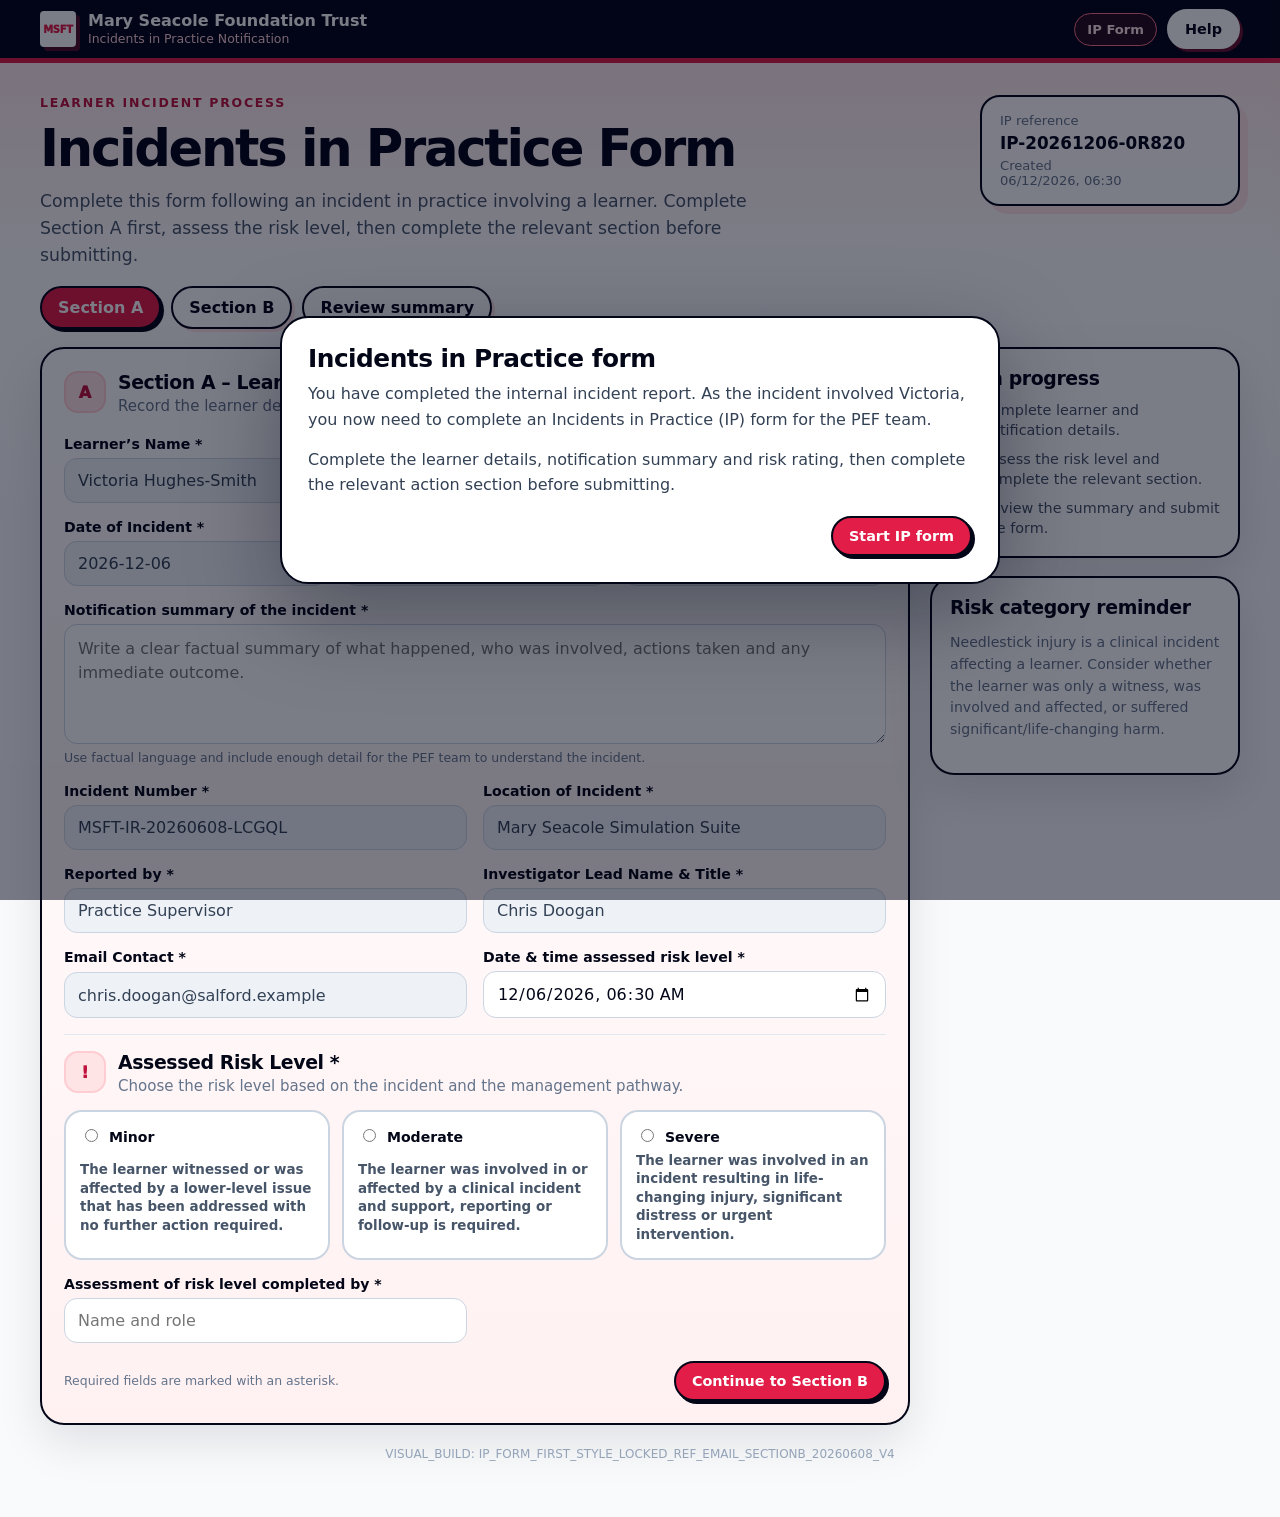
==== docs/index.html @ 107db439 "Add files via upload" ====
<!doctype html>
<html lang="en-GB">
<head>
  <meta charset="utf-8" />
  <meta name="viewport" content="width=device-width, initial-scale=1" />
  <title>MSFT Incidents in Practice Form</title>
  <style>
    :root {
      --rose: #e11d48;
      --rose-dark: #be123c;
      --rose-soft: #ffe4e6;
      --rose-faint: #fff1f2;
      --slate: #020617;
      --text: #132238;
      --muted: #64748b;
      --line: #d9e2ef;
      --card: #ffffff;
      --bg: #f8fafc;
      --danger: #b42318;
      --danger-soft: #fef3f2;
      --ok: #027a48;
      --ok-soft: #ecfdf3;
      --warning: #b54708;
      --warning-soft: #fffaeb;
      --shadow: 0 18px 45px rgba(2, 6, 23, 0.10);
    }
    * { box-sizing: border-box; }
    html { scroll-behavior: smooth; }
    body {
      margin: 0;
      min-height: 100vh;
      font-family: Inter, ui-sans-serif, system-ui, -apple-system, BlinkMacSystemFont, "Segoe UI", sans-serif;
      background: linear-gradient(180deg, var(--rose-soft) 0, #ffffff 260px, var(--bg) 520px);
      color: var(--text);
    }
    button, input, select, textarea { font: inherit; }
    .top-ribbon {
      background: var(--slate);
      color: #fff;
      border-bottom: 5px solid var(--rose);
    }
    .top-ribbon-inner {
      width: min(1200px, calc(100% - 32px));
      margin: 0 auto;
      min-height: 58px;
      display: flex;
      align-items: center;
      justify-content: space-between;
      gap: 18px;
    }
    .brand-lockup { display: flex; align-items: center; gap: 12px; min-width: 0; }
    .msft-logo {
      height: 36px; width: 36px; border: 2px solid #fff; display: grid; place-items: center;
      font-size: 10px; font-weight: 950; letter-spacing: -0.03em; color: var(--rose);
      background: #fff; border-radius: 4px; flex: 0 0 auto; box-shadow: 4px 4px 0 rgba(225,29,72,.35);
    }
    .brand-title { display: flex; flex-direction: column; line-height: 1.05; min-width: 0; }
    .brand-title strong { font-size: 1rem; white-space: nowrap; overflow: hidden; text-overflow: ellipsis; }
    .brand-title span { font-size: .78rem; color: #fecdd3; margin-top: 3px; }
    .ribbon-actions { display: flex; align-items: center; gap: 10px; }
    .ribbon-pill { border: 1px solid #fb7185; background: rgba(225,29,72,.16); color: #ffe4e6; border-radius: 999px; padding: 8px 12px; font-size: .82rem; font-weight: 800; white-space: nowrap; }
    .help-button, .primary-button, .secondary-button, .danger-button {
      border: 2px solid var(--slate); border-radius: 999px; padding: 10px 16px; font-size: .9rem; font-weight: 900;
      cursor: pointer; box-shadow: 3px 3px 0 var(--rose-soft); background: #fff; color: var(--slate);
    }
    .help-button { border-color: #fff; box-shadow: 3px 3px 0 rgba(225,29,72,.45); }
    .primary-button { background: var(--rose); color: #fff; box-shadow: 3px 3px 0 var(--slate); }
    .secondary-button:hover, .help-button:hover { background: var(--rose-soft); }
    .primary-button:hover { background: var(--rose-dark); }
    .danger-button { background: var(--danger); color: #fff; box-shadow: 3px 3px 0 var(--slate); }
    .primary-button:disabled, .secondary-button:disabled { opacity: .5; cursor: not-allowed; }
    main { width: min(1200px, calc(100% - 32px)); margin: 0 auto; padding: 32px 0 56px; }
    .hero { display: flex; justify-content: space-between; gap: 24px; align-items: flex-start; margin-bottom: 18px; }
    .eyebrow { text-transform: uppercase; letter-spacing: .14em; font-weight: 900; color: var(--rose-dark); margin: 0 0 8px; font-size: .78rem; }
    h1 { margin: 0; font-size: clamp(2rem, 4vw, 3.35rem); letter-spacing: -0.045em; color: var(--slate); }
    .hero-copy { margin: 10px 0 0; color: #475569; font-size: 1.08rem; max-width: 760px; line-height: 1.55; }
    .reference-box { background: rgba(255,255,255,.86); border: 2px solid var(--slate); border-radius: 20px; padding: 16px 18px; min-width: 260px; box-shadow: 8px 8px 0 var(--rose-soft); }
    .reference-box span, .reference-box small { display: block; color: var(--muted); font-size: .82rem; }
    .reference-box strong { display: block; margin: 5px 0; font-size: 1.05rem; color: var(--slate); }
    .tabs { display: flex; gap: 10px; margin-bottom: 18px; flex-wrap: wrap; }
    .tabs button { border: 2px solid var(--slate); background: rgba(255,255,255,.82); color: var(--slate); font-weight: 800; border-radius: 999px; padding: 10px 16px; cursor: pointer; box-shadow: 3px 3px 0 var(--rose-soft); }
    .tabs button.active { background: var(--rose); border-color: var(--slate); color: #fff; box-shadow: 3px 3px 0 var(--slate); }
    .tabs button:disabled { opacity: .48; cursor: not-allowed; }
    .layout { display: grid; grid-template-columns: minmax(0, 1fr) 310px; gap: 20px; align-items: start; }
    .form-stack { display: grid; gap: 18px; }
    .card { background: var(--card); border: 2px solid var(--slate); border-radius: 24px; padding: 22px; box-shadow: var(--shadow); }
    .card.rose-card { background: linear-gradient(180deg, #fff, var(--rose-faint)); }
    .section-heading { display: flex; gap: 12px; align-items: flex-start; margin-bottom: 18px; }
    .section-icon { width: 42px; height: 42px; border-radius: 14px; background: var(--rose-soft); color: var(--rose-dark); display: grid; place-items: center; font-weight: 950; border: 2px solid #fecdd3; flex: 0 0 auto; }
    h2 { margin: 0; font-size: 1.18rem; letter-spacing: -0.02em; color: var(--slate); }
    .section-heading p { margin: 3px 0 0; color: var(--muted); line-height: 1.45; font-size: .94rem; }
    .form-grid { display: grid; grid-template-columns: repeat(2, minmax(0, 1fr)); gap: 16px; }
    .form-grid.three { grid-template-columns: repeat(3, minmax(0, 1fr)); }
    .form-grid.one { grid-template-columns: 1fr; }
    .form-row { display: grid; gap: 6px; }
    label { font-weight: 850; font-size: .88rem; color: var(--slate); }
    .hint { color: var(--muted); font-size: .78rem; line-height: 1.35; }
    input, select, textarea {
      width: 100%; border: 1.7px solid #cbd5e1; border-radius: 13px; background: #fff;
      padding: 12px 13px; color: var(--slate); outline: none;
    }
    input:focus, select:focus, textarea:focus { border-color: var(--rose); box-shadow: 0 0 0 4px var(--rose-soft); }
    textarea { min-height: 120px; resize: vertical; line-height: 1.5; }
    .locked { background: #eef2f7; color: #334155; cursor: not-allowed; }
    .radio-grid { display: grid; grid-template-columns: repeat(3, minmax(0, 1fr)); gap: 12px; }
    .radio-card {
      border: 2px solid #cbd5e1; background: #fff; border-radius: 18px; padding: 14px; cursor: pointer; min-height: 125px;
      display: grid; gap: 7px;
    }
    .radio-card:hover { border-color: var(--rose); background: var(--rose-faint); }
    .radio-card input { width: auto; margin-right: 6px; }
    .radio-card strong { color: var(--slate); }
    .radio-card span { color: #475569; font-size: .84rem; line-height: 1.38; }
    .radio-card.selected { border-color: var(--slate); background: var(--rose-faint); box-shadow: 4px 4px 0 var(--rose-soft); }
    .side-panel { position: sticky; top: 18px; display: grid; gap: 18px; }
    .side-panel .card { padding: 18px; }
    .progress-list { list-style: none; padding: 0; margin: 12px 0 0; display: grid; gap: 10px; }
    .progress-list li { display: flex; gap: 10px; align-items: flex-start; color: #475569; font-size: .9rem; line-height: 1.35; }
    .dot { width: 22px; height: 22px; border-radius: 50%; display: grid; place-items: center; background: #e2e8f0; color: #475569; font-weight: 900; flex: 0 0 auto; font-size: .75rem; }
    .dot.done { background: var(--rose); color: #fff; }
    .divider { height: 1px; background: #e2e8f0; margin: 16px 0; }
    .button-row { display: flex; justify-content: space-between; align-items: center; gap: 12px; flex-wrap: wrap; margin-top: 18px; }
    .table-card { border: 1.7px solid #cbd5e1; border-radius: 16px; overflow: hidden; }
    .table-row { display: grid; grid-template-columns: 44px 1fr 170px 170px 170px; border-top: 1.4px solid #cbd5e1; }
    .table-row:first-child { border-top: 0; }
    .table-row.header { background: #e9f0fb; font-weight: 900; color: var(--slate); }
    .table-cell { padding: 10px; border-left: 1.4px solid #cbd5e1; }
    .table-cell:first-child { border-left: 0; }
    .table-cell textarea { min-height: 76px; }
    .status-panel { border: 2px solid #fda4af; background: var(--rose-faint); border-radius: 18px; padding: 16px; color: #7f1d1d; line-height: 1.5; }
    .hidden { display: none !important; }
    .summary-grid { display: grid; gap: 12px; }
    .summary-item { border: 1.7px solid #e2e8f0; border-radius: 16px; padding: 13px; background: #fff; }
    .summary-item span { display: block; color: var(--muted); font-size: .78rem; font-weight: 800; text-transform: uppercase; letter-spacing: .04em; margin-bottom: 5px; }
    .summary-item strong, .summary-item div { color: var(--slate); white-space: pre-wrap; line-height: 1.45; }
    .modal-backdrop { position: fixed; inset: 0; z-index: 100; background: rgba(2,6,23,.52); display: flex; align-items: center; justify-content: center; padding: 20px; }
    .modal { width: min(720px, 100%); background: #fff; border: 2px solid var(--slate); border-radius: 28px; padding: 26px; box-shadow: 0 30px 90px rgba(2,6,23,.35); animation: pop .16s ease; }
    @keyframes pop { from { opacity: 0; transform: translateY(10px) scale(.98); } to { opacity: 1; transform: translateY(0) scale(1); } }
    .modal h2 { font-size: 1.55rem; margin-bottom: 8px; }
    .modal p { margin: 0 0 14px; color: #334155; line-height: 1.6; }
    .modal .button-row { justify-content: flex-end; }
    .error-list { margin: 10px 0 0; padding-left: 20px; color: var(--danger); line-height: 1.5; }
    .footer-build { color: #94a3b8; text-align: center; font-size: .75rem; margin-top: 22px; }
    @media (max-width: 900px) {
      .top-ribbon-inner { width: min(100%, calc(100% - 20px)); }
      main { width: min(100%, calc(100% - 20px)); padding-top: 22px; }
      .hero, .layout { grid-template-columns: 1fr; display: grid; }
      .reference-box { min-width: 0; }
      .form-grid, .form-grid.three, .radio-grid { grid-template-columns: 1fr; }
      .side-panel { position: static; }
      .table-row { grid-template-columns: 1fr; }
      .table-cell { border-left: 0; border-top: 1.4px solid #cbd5e1; }
      .table-cell:first-child { border-top: 0; }
      .ribbon-pill { display: none; }
    }
  </style>
</head>
<body>
  <header class="top-ribbon">
    <div class="top-ribbon-inner">
      <div class="brand-lockup">
        <div class="msft-logo">MSFT</div>
        <div class="brand-title">
          <strong>Mary Seacole Foundation Trust</strong>
          <span>Incidents in Practice Notification</span>
        </div>
      </div>
      <div class="ribbon-actions">
        <div class="ribbon-pill">IP Form</div>
        <button id="helpBtn" class="help-button" type="button">Help</button>
      </div>
    </div>
  </header>

  <main>
    <section class="hero">
      <div>
        <p class="eyebrow">Learner incident process</p>
        <h1>Incidents in Practice Form</h1>
        <p class="hero-copy">Complete this form following an incident in practice involving a learner. Complete Section A first, assess the risk level, then complete the relevant section before submitting.</p>
      </div>
      <aside class="reference-box">
        <span>IP reference</span>
        <strong id="ipRef">IP-000000</strong>
        <small>Created <span id="createdLabel">--</span></small>
      </aside>
    </section>

    <nav class="tabs" aria-label="Form sections">
      <button id="tabA" class="active" type="button">Section A</button>
      <button id="tabActions" type="button">Section B</button>
      <button id="tabReview" type="button">Review summary</button>
    </nav>

    <section class="layout">
      <div class="form-stack">
        <section id="sectionA" class="card rose-card">
          <div class="section-heading">
            <div class="section-icon">A</div>
            <div>
              <h2>Section A – Learner Details / Notification / Risk Rating</h2>
              <p>Record the learner details, notification summary, incident number and assessed risk level.</p>
            </div>
          </div>

          <div class="form-grid three">
            <div class="form-row">
              <label for="learnerName">Learner’s Name *</label>
              <input id="learnerName" class="locked" value="Victoria Hughes-Smith" readonly />
            </div>
            <div class="form-row">
              <label for="cohort">Cohort *</label>
              <input id="cohort" class="locked" value="Year1" readonly />
            </div>
            <div class="form-row">
              <label for="hei">HEI *</label>
              <input id="hei" class="locked" value="University of Salford" readonly />
            </div>
          </div>

          <div class="form-grid three" style="margin-top:16px;">
            <div class="form-row">
              <label for="dateIncident">Date of Incident *</label>
              <input id="dateIncident" class="locked" readonly />
            </div>
            <div class="form-row">
              <label for="trust">Trust *</label>
              <input id="trust" class="locked" value="Mary Seacole Foundation Trust" readonly />
            </div>
            <div class="form-row">
              <label for="personalTutor">Personal Tutor</label>
              <input id="personalTutor" class="locked" value="Becca Richardson" readonly />
            </div>
          </div>

          <div class="form-grid one" style="margin-top:16px;">
            <div class="form-row">
              <label for="summary">Notification summary of the incident *</label>
              <textarea id="summary" placeholder="Write a clear factual summary of what happened, who was involved, actions taken and any immediate outcome."></textarea>
              <span class="hint">Use factual language and include enough detail for the PEF team to understand the incident.</span>
            </div>
          </div>

          <div class="form-grid" style="margin-top:16px;">
            <div class="form-row">
              <label for="incidentNumber">Incident Number *</label>
              <input id="incidentNumber" class="locked" value="MSFT-IR-20260608-LCGQL" readonly />
            </div>
            <div class="form-row">
              <label for="location">Location of Incident *</label>
              <input id="location" class="locked" value="Mary Seacole Simulation Suite" readonly />
            </div>
          </div>

          <div class="form-grid" style="margin-top:16px;">
            <div class="form-row">
              <label for="reportedBy">Reported by *</label>
              <input id="reportedBy" class="locked" value="Practice Supervisor" readonly />
            </div>
            <div class="form-row">
              <label for="investigator">Investigator Lead Name &amp; Title *</label>
              <input id="investigator" class="locked" value="Chris Doogan" readonly />
            </div>
          </div>

          <div class="form-grid" style="margin-top:16px;">
            <div class="form-row">
              <label for="emailContact">Email Contact *</label>
              <input id="emailContact" class="locked" type="email" value="chris.doogan@salford.example" readonly />
            </div>
            <div class="form-row">
              <label for="riskAssessedDate">Date &amp; time assessed risk level *</label>
              <input id="riskAssessedDate" type="datetime-local" />
            </div>
          </div>

          <div class="divider"></div>
          <div class="section-heading" style="margin-bottom:12px;">
            <div class="section-icon">!</div>
            <div>
              <h2>Assessed Risk Level *</h2>
              <p>Choose the risk level based on the incident and the management pathway.</p>
            </div>
          </div>
          <div class="radio-grid" id="riskOptions">
            <label class="radio-card" data-risk-card="Minor">
              <div><input type="radio" name="risk" value="Minor" /> <strong>Minor</strong></div>
              <span>The learner witnessed or was affected by a lower-level issue that has been addressed with no further action required.</span>
            </label>
            <label class="radio-card" data-risk-card="Moderate">
              <div><input type="radio" name="risk" value="Moderate" /> <strong>Moderate</strong></div>
              <span>The learner was involved in or affected by a clinical incident and support, reporting or follow-up is required.</span>
            </label>
            <label class="radio-card" data-risk-card="Severe">
              <div><input type="radio" name="risk" value="Severe" /> <strong>Severe</strong></div>
              <span>The learner was involved in an incident resulting in life-changing injury, significant distress or urgent intervention.</span>
            </label>
          </div>

          <div class="form-grid" style="margin-top:16px;">
            <div class="form-row">
              <label for="riskCompletedBy">Assessment of risk level completed by *</label>
              <input id="riskCompletedBy" placeholder="Name and role" />
            </div>
          </div>

          <div class="button-row">
            <span class="hint">Required fields are marked with an asterisk.</span>
            <button id="goActions" class="primary-button" type="button">Continue to Section B</button>
          </div>
        </section>

        <section id="sectionActions" class="card hidden">
          <div class="section-heading">
            <div class="section-icon">B/C</div>
            <div>
              <h2 id="actionsTitle">Section B</h2>
              <p id="actionsIntro">Complete the relevant section for the selected risk level.</p>
            </div>
          </div>

          <div id="noRiskMessage" class="status-panel">
            Select a risk level in Section A before completing Section B.
          </div>

          <div id="minorSection" class="hidden">
            <h2>Section B – Action &amp; Assurances (Minor Risk only)</h2>
            <div class="form-grid" style="margin-top:16px;">
              <div class="form-row">
                <label for="minorIncidentDate">Internal incident report completed – date</label>
                <input id="minorIncidentDate" type="date" />
              </div>
              <div class="form-row">
                <label for="minorIncidentTime">Internal incident report completed – time</label>
                <input id="minorIncidentTime" type="time" />
              </div>
            </div>
            <div class="form-grid" style="margin-top:16px;">
              <div class="form-row">
                <label for="minorLogDate">Incident recorded in organisation practice incident log – date</label>
                <input id="minorLogDate" type="date" />
              </div>
              <div class="form-row">
                <label for="minorLogTime">Incident recorded in organisation practice incident log – time</label>
                <input id="minorLogTime" type="time" />
              </div>
            </div>
            <div class="form-grid one" style="margin-top:16px;">
              <div class="form-row">
                <label for="providerAction">Summary of Action Taken by provider Organisation *</label>
                <textarea id="providerAction" placeholder="Summarise actions taken by the provider organisation."></textarea>
              </div>
              <div class="form-row">
                <label for="heiAction">Summary of Action Taken by HEI *</label>
                <textarea id="heiAction" placeholder="Summarise actions taken by the HEI."></textarea>
              </div>
            </div>
            <div class="form-grid" style="margin-top:16px;">
              <div class="form-row"><label for="pefName">Name of PEF *</label><input id="pefName" /></div>
              <div class="form-row"><label for="serviceManager">Name of Service Manager / Head of Service</label><input id="serviceManager" /></div>
              <div class="form-row"><label for="academicAdvisor">Name of Academic Advisor / Academic Assessor *</label><input id="academicAdvisor" /></div>
              <div class="form-row"><label for="programmeLead">Name of Programme Lead / Lead Midwife for Education</label><input id="programmeLead" /></div>
            </div>
            <div class="form-grid one" style="margin-top:16px;">
              <div class="form-row"><label for="minorCommunication">Communication with &amp; name/date *</label><textarea id="minorCommunication" placeholder="Record who was contacted, when, and the outcome."></textarea></div>
            </div>
          </div>

          <div id="modSevSection" class="hidden">
            <h2>Section C – Action Plan &amp; Assurances (Moderate / Severe Risk only)</h2>
            <div class="form-grid" style="margin-top:16px;">
              <div class="form-row"><label for="msIncidentDate">Internal incident report completed – date *</label><input id="msIncidentDate" type="date" /></div>
              <div class="form-row"><label for="msIncidentTime">Internal incident report completed – time *</label><input id="msIncidentTime" type="time" /></div>
            </div>
            <div class="form-grid" style="margin-top:16px;">
              <div class="form-row"><label for="msLogDate">Recorded in organisation incident log – date</label><input id="msLogDate" type="date" /></div>
              <div class="form-row"><label for="msLogTime">Recorded in organisation incident log – time</label><input id="msLogTime" type="time" /></div>
            </div>
            <div class="divider"></div>
            <p class="hint" style="margin-top:0;">Add the immediate actions agreed. At least one action should be recorded before submitting.</p>
            <div class="table-card" id="actionPlanTable">
              <div class="table-row header">
                <div class="table-cell">#</div>
                <div class="table-cell">Summary of Immediate Actions</div>
                <div class="table-cell">Date Agreed</div>
                <div class="table-cell">Date to be Achieved</div>
                <div class="table-cell">Responsibility of</div>
              </div>
              <div class="table-row">
                <div class="table-cell">1</div>
                <div class="table-cell"><textarea id="action1" placeholder="Action 1"></textarea></div>
                <div class="table-cell"><input id="dateAgreed1" type="date" /></div>
                <div class="table-cell"><input id="dateAchieved1" type="date" /></div>
                <div class="table-cell"><input id="responsibility1" placeholder="Name / role" /></div>
              </div>
              <div class="table-row">
                <div class="table-cell">2</div>
                <div class="table-cell"><textarea id="action2" placeholder="Action 2"></textarea></div>
                <div class="table-cell"><input id="dateAgreed2" type="date" /></div>
                <div class="table-cell"><input id="dateAchieved2" type="date" /></div>
                <div class="table-cell"><input id="responsibility2" placeholder="Name / role" /></div>
              </div>
              <div class="table-row">
                <div class="table-cell">3</div>
                <div class="table-cell"><textarea id="action3" placeholder="Action 3"></textarea></div>
                <div class="table-cell"><input id="dateAgreed3" type="date" /></div>
                <div class="table-cell"><input id="dateAchieved3" type="date" /></div>
                <div class="table-cell"><input id="responsibility3" placeholder="Name / role" /></div>
              </div>
              <div class="table-row">
                <div class="table-cell">4</div>
                <div class="table-cell"><textarea id="action4" placeholder="Action 4"></textarea></div>
                <div class="table-cell"><input id="dateAgreed4" type="date" /></div>
                <div class="table-cell"><input id="dateAchieved4" type="date" /></div>
                <div class="table-cell"><input id="responsibility4" placeholder="Name / role" /></div>
              </div>
            </div>
          </div>

          <div class="button-row">
            <button id="backA" class="secondary-button" type="button">Back to Section A</button>
            <button id="reviewBtn" class="primary-button" type="button">Review summary</button>
          </div>
        </section>

        <section id="sectionReview" class="card hidden">
          <div class="section-heading">
            <div class="section-icon">✓</div>
            <div>
              <h2>Review summary</h2>
              <p>Check the information below before submitting the IP form.</p>
            </div>
          </div>
          <div id="summaryOutput" class="summary-grid"></div>
          <div class="button-row">
            <button id="backActions" class="secondary-button" type="button">Back to Section B</button>
            <button id="submitBtn" class="primary-button" type="button">Submit IP form</button>
          </div>
        </section>
      </div>

      <aside class="side-panel">
        <section class="card">
          <h2>Form progress</h2>
          <ul class="progress-list">
            <li><span id="dotA" class="dot done">1</span><span>Complete learner and notification details.</span></li>
            <li><span id="dotRisk" class="dot">2</span><span>Assess the risk level and complete the relevant section.</span></li>
            <li><span id="dotReview" class="dot">3</span><span>Review the summary and submit the form.</span></li>
          </ul>
        </section>
        <section class="card">
          <h2>Risk category reminder</h2>
          <p class="hint" style="font-size:.88rem; line-height:1.55;">Needlestick injury is a clinical incident affecting a learner. Consider whether the learner was only a witness, was involved and affected, or suffered significant/life-changing harm.</p>
        </section>
      </aside>
    </section>
    <div class="footer-build">VISUAL_BUILD: IP_FORM_FIRST_STYLE_LOCKED_REF_EMAIL_SECTIONB_20260608_V4</div>
  </main>

  <div id="introModal" class="modal-backdrop">
    <div class="modal">
      <h2>Incidents in Practice form</h2>
      <p>You have completed the internal incident report. As the incident involved Victoria, you now need to complete an Incidents in Practice (IP) form for the PEF team.</p>
      <p>Complete the learner details, notification summary and risk rating, then complete the relevant action section before submitting.</p>
      <div class="button-row">
        <button id="startBtn" class="primary-button" type="button">Start IP form</button>
      </div>
    </div>
  </div>

  <div id="helpModal" class="modal-backdrop hidden">
    <div class="modal">
      <h2>What to do</h2>
      <p>Complete Section A first. Include a factual notification summary, add the internal incident reference, and select an assessed risk level.</p>
      <p>Once a risk level is selected, complete the section that appears. Minor risks use Section B. Moderate and severe risks use Section C.</p>
      <p>When the form is complete, click Review summary, check the content, then submit the IP form.</p>
      <div class="button-row">
        <button id="closeHelp" class="primary-button" type="button">Close</button>
      </div>
    </div>
  </div>

  <div id="validationModal" class="modal-backdrop hidden">
    <div class="modal">
      <h2>More information required</h2>
      <p>The form needs more factual detail before it can be reviewed or submitted.</p>
      <ul id="validationList" class="error-list"></ul>
      <div class="button-row">
        <button id="closeValidation" class="primary-button" type="button">Return to form</button>
      </div>
    </div>
  </div>

  <div id="submittedModal" class="modal-backdrop hidden">
    <div class="modal">
      <h2>IP form submitted</h2>
      <p>The Incidents in Practice form has been submitted to the PEF team.</p>
      <p>You can now return to Blackboard and continue with the next part of the activity.</p>
      <div class="button-row">
        <button id="finishBtn" class="primary-button" type="button">Close</button>
      </div>
    </div>
  </div>

  <script>
    const $ = (id) => document.getElementById(id);
    const fields = [
      "learnerName", "cohort", "hei", "dateIncident", "trust", "personalTutor", "summary", "incidentNumber", "location", "reportedBy", "investigator", "emailContact", "riskAssessedDate", "riskCompletedBy",
      "minorIncidentDate", "minorIncidentTime", "minorLogDate", "minorLogTime", "providerAction", "heiAction", "pefName", "serviceManager", "academicAdvisor", "programmeLead", "minorCommunication",
      "msIncidentDate", "msIncidentTime", "msLogDate", "msLogTime", "action1", "dateAgreed1", "dateAchieved1", "responsibility1", "action2", "dateAgreed2", "dateAchieved2", "responsibility2", "action3", "dateAgreed3", "dateAchieved3", "responsibility3", "action4", "dateAgreed4", "dateAchieved4", "responsibility4"
    ];

    function pad(n) { return String(n).padStart(2, "0"); }
    function dateInput(d) { return `${d.getFullYear()}-${pad(d.getMonth()+1)}-${pad(d.getDate())}`; }
    function timeInput(d) { return `${pad(d.getHours())}:${pad(d.getMinutes())}`; }
    function dtLocal(d) { return `${dateInput(d)}T${timeInput(d)}`; }
    function displayDate(d) { return new Intl.DateTimeFormat("en-GB", { day: "2-digit", month: "2-digit", year: "numeric" }).format(d); }
    function displayDateTime(d) { return new Intl.DateTimeFormat("en-GB", { day: "2-digit", month: "2-digit", year: "numeric", hour: "2-digit", minute: "2-digit" }).format(d); }
    function escapeHtml(value) { return String(value || "").replaceAll("&","&amp;").replaceAll("<","&lt;").replaceAll(">","&gt;").replaceAll('"',"&quot;").replaceAll("'","&#039;"); }
    function wordCount(text) { return String(text || "").trim().split(/\s+/).filter(Boolean).length; }
    function val(id) { return $(id) ? $(id).value.trim() : ""; }
    function selectedRisk() { const checked = document.querySelector('input[name="risk"]:checked'); return checked ? checked.value : ""; }

    function readQuery() {
      const q = new URLSearchParams(window.location.search);
      return {
        incident: q.get("incident") || q.get("ref") || "",
        learner: q.get("learner") || "",
        cohort: q.get("cohort") || "",
        tutor: q.get("tutor") || ""
      };
    }

    function initDefaults() {
      const now = new Date();
      const q = readQuery();
      const ref = `IP-${now.getFullYear()}${pad(now.getMonth()+1)}${pad(now.getDate())}-${Math.random().toString(36).slice(2,7).toUpperCase()}`;
      $("ipRef").textContent = ref;
      $("createdLabel").textContent = displayDateTime(now);
      $("dateIncident").value = dateInput(now);
      $("riskAssessedDate").value = dtLocal(now);
      $("minorIncidentDate").value = dateInput(now);
      $("minorIncidentTime").value = timeInput(now);
      $("minorLogDate").value = dateInput(now);
      $("minorLogTime").value = timeInput(now);
      $("msIncidentDate").value = dateInput(now);
      $("msIncidentTime").value = timeInput(now);
      $("msLogDate").value = dateInput(now);
      $("msLogTime").value = timeInput(now);
      $("dateAgreed1").value = dateInput(now);
      $("dateAchieved1").value = dateInput(now);
    }

    function setTab(tab) {
      ["sectionA", "sectionActions", "sectionReview"].forEach(id => $(id).classList.add("hidden"));
      ["tabA", "tabActions", "tabReview"].forEach(id => $(id).classList.remove("active"));
      if (tab === "a") { $("sectionA").classList.remove("hidden"); $("tabA").classList.add("active"); }
      if (tab === "actions") { $("sectionActions").classList.remove("hidden"); $("tabActions").classList.add("active"); updateActionSection(); }
      if (tab === "review") { $("sectionReview").classList.remove("hidden"); $("tabReview").classList.add("active"); renderSummary(); }
      window.scrollTo({ top: 0, behavior: "smooth" });
      updateProgress();
    }

    function updateProgress() {
      const risk = selectedRisk();
      $("dotRisk").classList.toggle("done", Boolean(risk));
      $("dotReview").classList.toggle("done", !$("sectionReview").classList.contains("hidden"));
    }

    function updateRiskCards() {
      const risk = selectedRisk();
      document.querySelectorAll("[data-risk-card]").forEach(card => card.classList.toggle("selected", card.dataset.riskCard === risk));
      updateActionSection();
      updateProgress();
    }

    function updateActionSection() {
      const risk = selectedRisk();
      $("noRiskMessage").classList.toggle("hidden", Boolean(risk));
      $("minorSection").classList.toggle("hidden", risk !== "Minor");
      $("modSevSection").classList.toggle("hidden", risk !== "Moderate" && risk !== "Severe");
      if (risk === "Minor") {
        $("actionsTitle").textContent = "Section B – Action & Assurances";
        $("actionsIntro").textContent = "Complete this section because the incident has been assessed as minor risk.";
      } else if (risk === "Moderate" || risk === "Severe") {
        $("actionsTitle").textContent = "Section C – Action Plan & Assurances";
        $("actionsIntro").textContent = `Complete this section because the incident has been assessed as ${risk.toLowerCase()} risk.`;
      } else {
        $("actionsTitle").textContent = "Section B";
        $("actionsIntro").textContent = "Select a risk level in Section A before completing the relevant section.";
      }
    }

    function validateForm() {
      const errors = [];
      const required = [
        ["learnerName", "Learner’s name is required."],
        ["cohort", "Cohort is required."],
        ["hei", "HEI is required."],
        ["dateIncident", "Date of incident is required."],
        ["trust", "Trust is required."],
        ["incidentNumber", "Incident number is required."],
        ["location", "Location of incident is required."],
        ["reportedBy", "Reported by is required."],
        ["investigator", "Investigator lead name and title is required."],
        ["emailContact", "Email contact is required."],
        ["riskAssessedDate", "Date and time assessed risk level is required."],
        ["riskCompletedBy", "Assessment completed by is required."]
      ];
      required.forEach(([id, msg]) => { if (!val(id)) errors.push(msg); });
      if (!selectedRisk()) errors.push("An assessed risk level must be selected.");
      if (wordCount(val("summary")) < 20) {
        errors.push("The notification summary needs more factual detail. Include what happened, who was involved, action taken and the immediate outcome.");
      }
      if (val("emailContact") && !/^[^\s@]+@[^\s@]+\.[^\s@]+$/.test(val("emailContact"))) errors.push("Email contact should be entered in a valid email format.");
      const risk = selectedRisk();
      if (risk === "Minor") {
        if (wordCount(val("providerAction")) < 20) errors.push("The provider organisation action summary needs more factual detail.");
        if (wordCount(val("heiAction")) < 20) errors.push("The HEI action summary needs more factual detail.");
        if (!val("pefName")) errors.push("Name of PEF is required for Section B.");
        if (!val("academicAdvisor")) errors.push("Name of Academic Advisor / Academic Assessor is required for Section B.");
        if (wordCount(val("minorCommunication")) < 20) errors.push("Communication details need more factual information, including who was contacted, when, and the outcome.");
      }
      if (risk === "Moderate" || risk === "Severe") {
        if (!val("msIncidentDate") || !val("msIncidentTime")) errors.push("Internal incident report completion date and time are required for Section C.");
        const actionComplete = wordCount(val("action1")) >= 8 && val("dateAgreed1") && val("dateAchieved1") && val("responsibility1");
        if (!actionComplete) errors.push("At least one immediate action must include a clear action, date agreed, date to be achieved and responsibility.");
      }
      return errors;
    }

    function showValidation(errors) {
      $("validationList").innerHTML = errors.map(e => `<li>${escapeHtml(e)}</li>`).join("");
      $("validationModal").classList.remove("hidden");
    }

    function tryReview() {
      const errors = validateForm();
      if (errors.length) { showValidation(errors); return; }
      setTab("review");
    }

    function row(label, value) {
      return `<div class="summary-item"><span>${escapeHtml(label)}</span><div>${escapeHtml(value || "Not recorded")}</div></div>`;
    }

    function renderSummary() {
      const risk = selectedRisk();
      const items = [];
      items.push(row("IP reference", $("ipRef").textContent));
      items.push(row("Learner", val("learnerName")));
      items.push(row("Cohort", val("cohort")));
      items.push(row("HEI", val("hei")));
      items.push(row("Date of Incident", val("dateIncident")));
      items.push(row("Trust", val("trust")));
      items.push(row("Personal Tutor", val("personalTutor")));
      items.push(row("Notification summary", val("summary")));
      items.push(row("Incident Number", val("incidentNumber")));
      items.push(row("Location", val("location")));
      items.push(row("Reported by", val("reportedBy")));
      items.push(row("Investigator Lead Name & Title", val("investigator")));
      items.push(row("Email Contact", val("emailContact")));
      items.push(row("Risk level", risk));
      items.push(row("Risk level assessed", val("riskAssessedDate")));
      items.push(row("Risk assessment completed by", val("riskCompletedBy")));
      if (risk === "Minor") {
        items.push(row("Section B – internal incident report completed", `${val("minorIncidentDate")} ${val("minorIncidentTime")}`));
        items.push(row("Section B – recorded in practice incident log", `${val("minorLogDate")} ${val("minorLogTime")}`));
        items.push(row("Provider organisation action", val("providerAction")));
        items.push(row("HEI action", val("heiAction")));
        items.push(row("PEF", val("pefName")));
        items.push(row("Service Manager / Head of Service", val("serviceManager")));
        items.push(row("Academic Advisor / Academic Assessor", val("academicAdvisor")));
        items.push(row("Programme Lead / Lead Midwife for Education", val("programmeLead")));
        items.push(row("Communication with & name/date", val("minorCommunication")));
      }
      if (risk === "Moderate" || risk === "Severe") {
        items.push(row("Section C – internal incident report completed", `${val("msIncidentDate")} ${val("msIncidentTime")}`));
        items.push(row("Section C – recorded in organisation incident log", `${val("msLogDate")} ${val("msLogTime")}`));
        for (let i = 1; i <= 4; i++) {
          const action = val(`action${i}`);
          if (action) items.push(row(`Immediate action ${i}`, `${action}\nDate agreed: ${val(`dateAgreed${i}`) || "Not recorded"}\nDate to be achieved: ${val(`dateAchieved${i}`) || "Not recorded"}\nResponsibility: ${val(`responsibility${i}`) || "Not recorded"}`));
        }
      }
      $("summaryOutput").innerHTML = items.join("");
    }

    function submitForm() {
      const errors = validateForm();
      if (errors.length) { showValidation(errors); return; }
      $("submittedModal").classList.remove("hidden");
    }

    function attachEvents() {
      $("startBtn").addEventListener("click", () => $("introModal").classList.add("hidden"));
      $("helpBtn").addEventListener("click", () => $("helpModal").classList.remove("hidden"));
      $("closeHelp").addEventListener("click", () => $("helpModal").classList.add("hidden"));
      $("closeValidation").addEventListener("click", () => $("validationModal").classList.add("hidden"));
      $("finishBtn").addEventListener("click", () => $("submittedModal").classList.add("hidden"));
      $("tabA").addEventListener("click", () => setTab("a"));
      $("tabActions").addEventListener("click", () => setTab("actions"));
      $("tabReview").addEventListener("click", tryReview);
      $("goActions").addEventListener("click", () => setTab("actions"));
      $("backA").addEventListener("click", () => setTab("a"));
      $("reviewBtn").addEventListener("click", tryReview);
      $("backActions").addEventListener("click", () => setTab("actions"));
      $("submitBtn").addEventListener("click", submitForm);
      document.querySelectorAll('input[name="risk"]').forEach(r => r.addEventListener("change", updateRiskCards));
    }

    initDefaults();
    attachEvents();
    updateRiskCards();

    console.assert(document.body.textContent.includes("Section A – Learner Details / Notification / Risk Rating"), "Section A present");
    console.assert(document.body.textContent.includes("Section B – Action & Assurances"), "Section B present");
    console.assert($("learnerName").readOnly && $("learnerName").value === "Victoria Hughes-Smith", "Learner locked as Victoria Hughes-Smith");
    console.assert($("cohort").readOnly && $("cohort").value === "Year1", "Cohort locked as Year1");
    console.assert($("personalTutor").readOnly && $("personalTutor").value === "Becca Richardson", "Personal tutor locked as Becca Richardson");
    console.assert($("investigator").readOnly && $("investigator").value === "Chris Doogan", "Investigator lead locked as Chris Doogan");
    console.assert($("emailContact").readOnly && $("emailContact").value === "chris.doogan@salford.example", "Chris email locked");
    console.assert($("incidentNumber").readOnly && $("incidentNumber").value === "MSFT-IR-20260608-LCGQL", "Incident number locked without internal incident wording");
    console.assert(document.body.textContent.includes("Section C – Action Plan & Assurances"), "Section C present");
  </script>
</body>
</html>
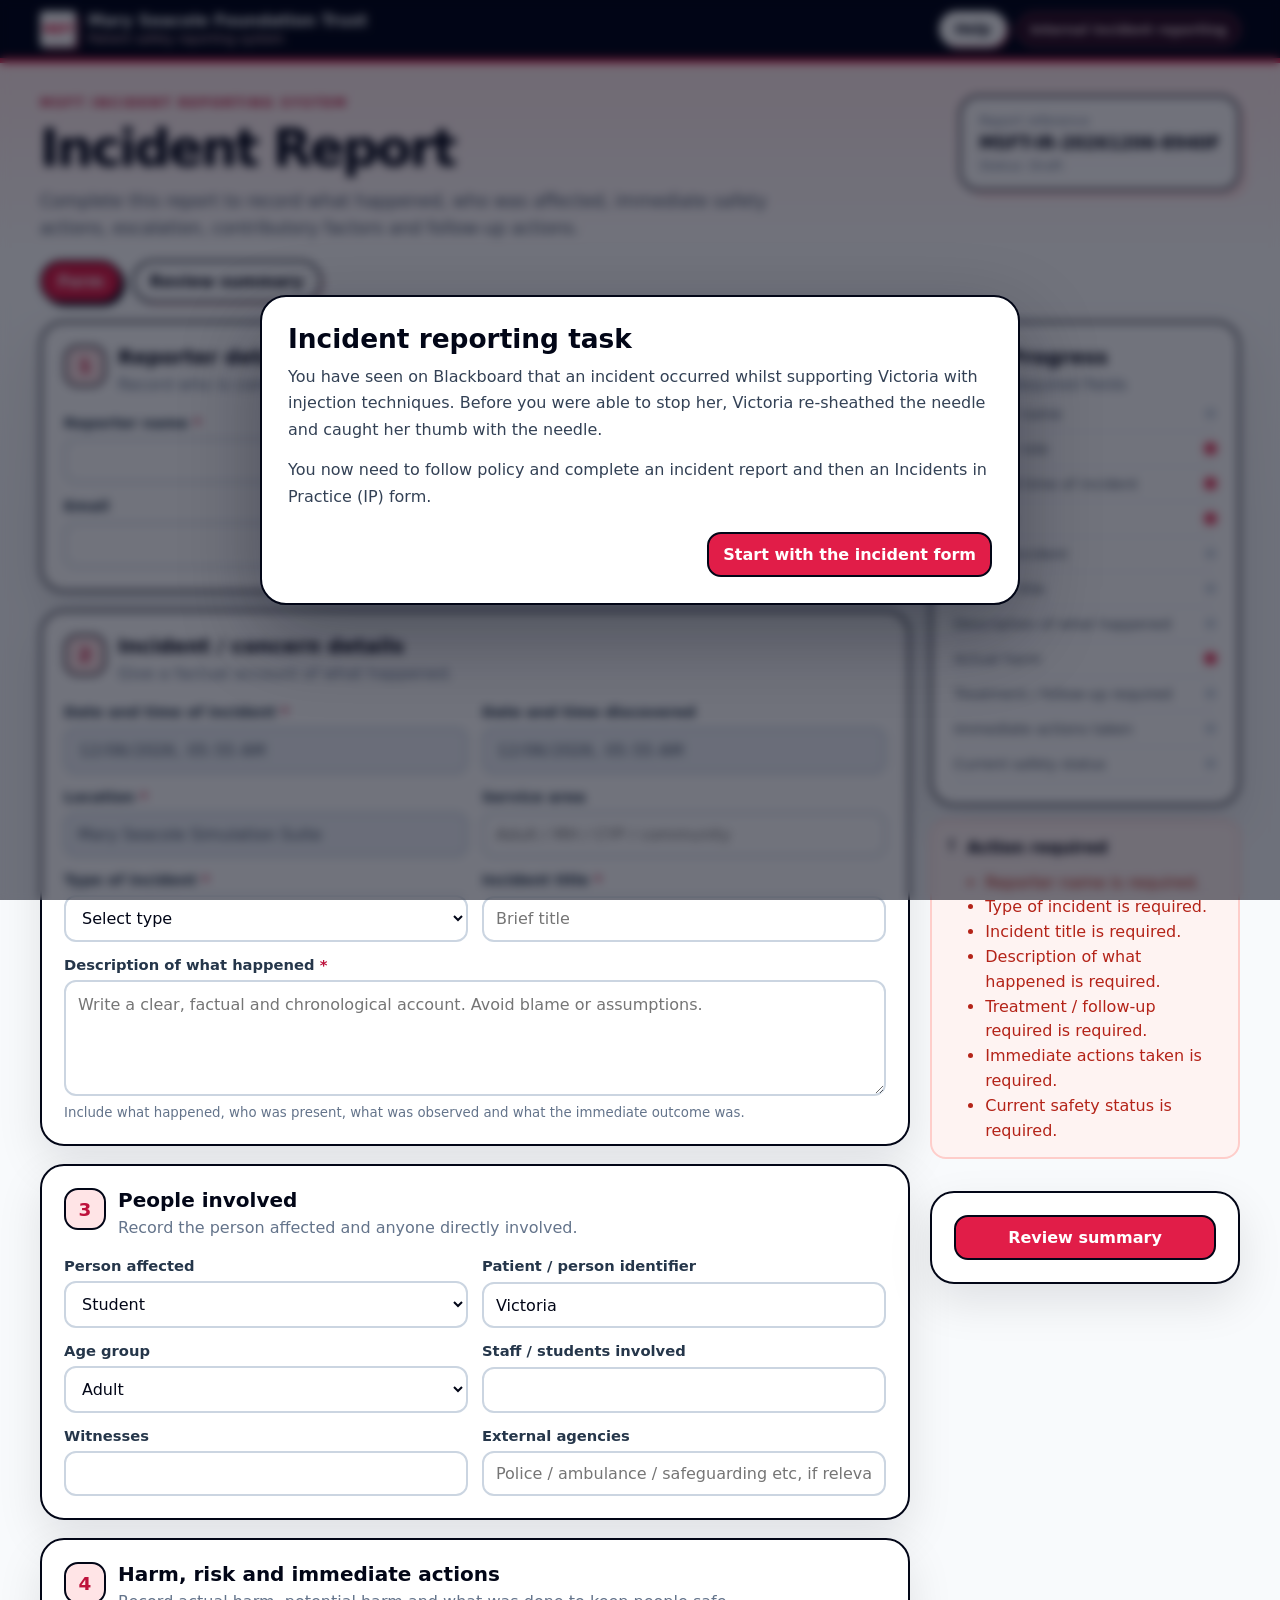
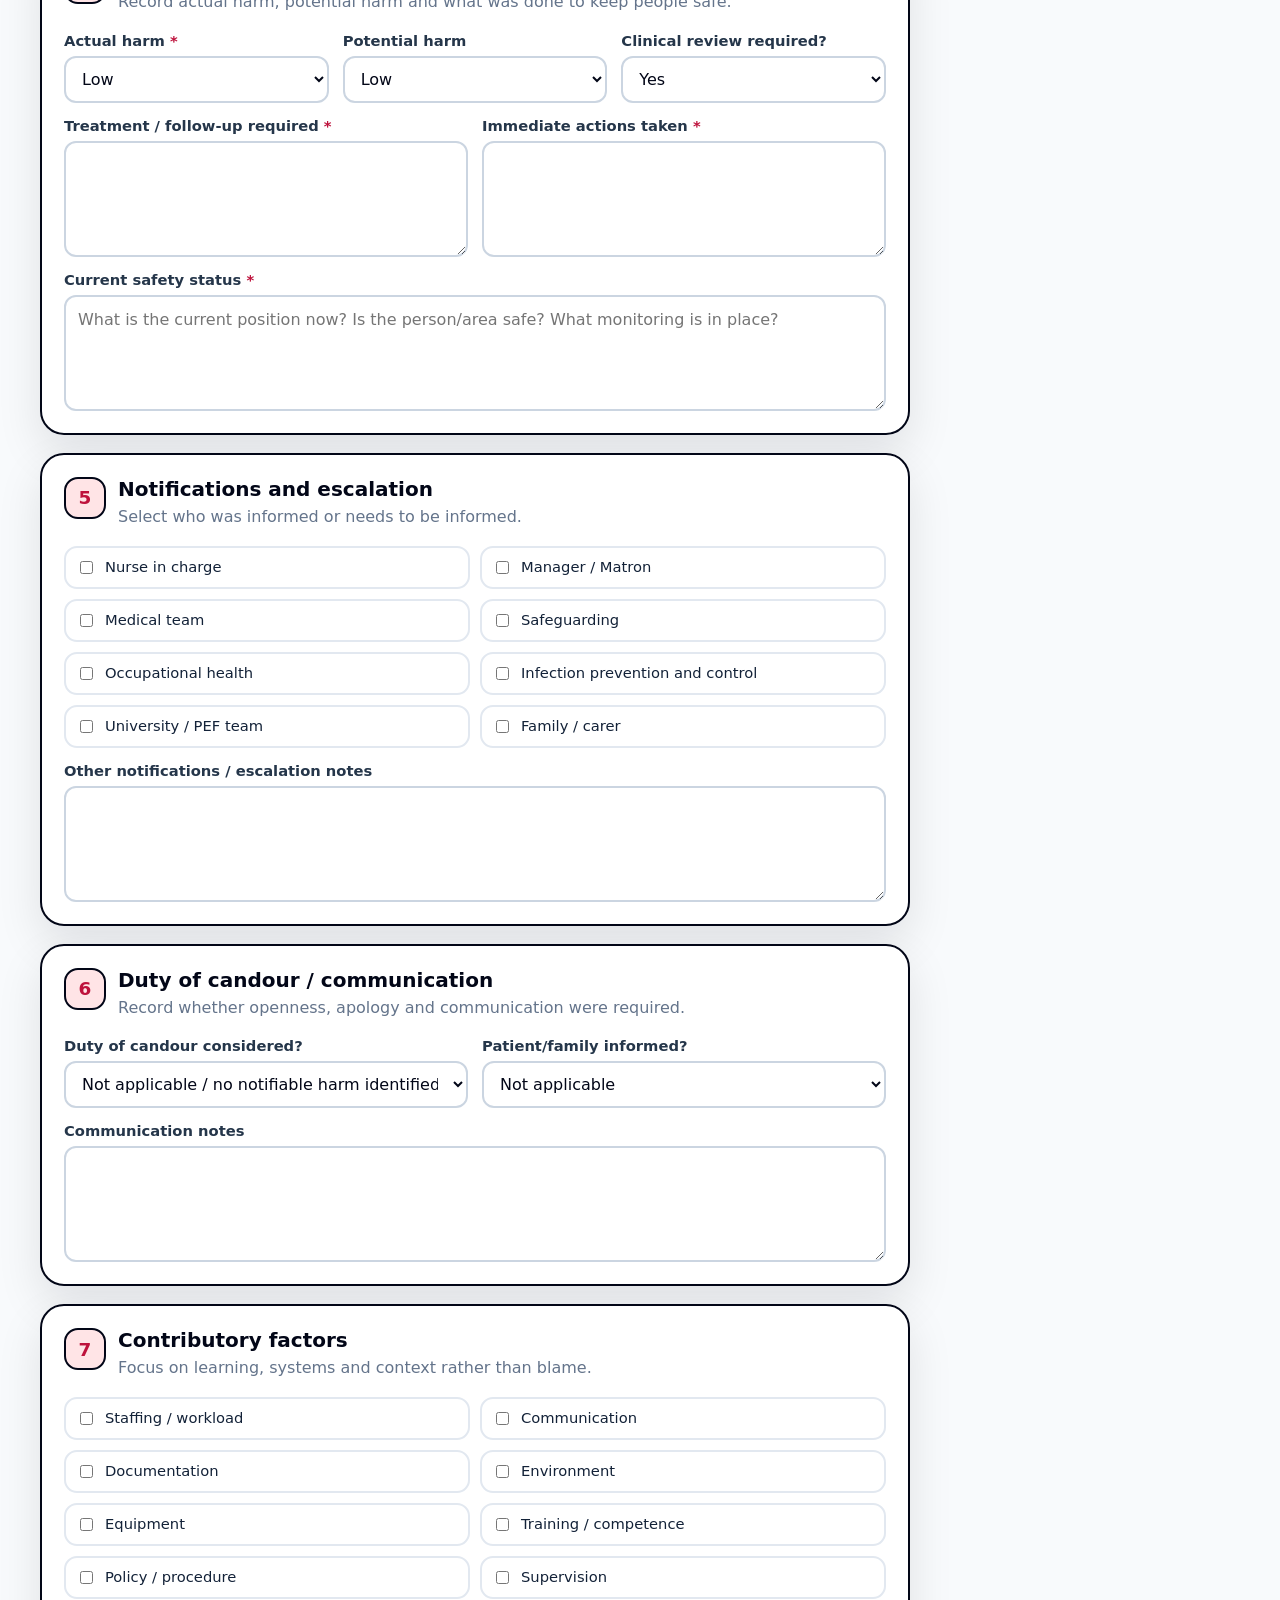
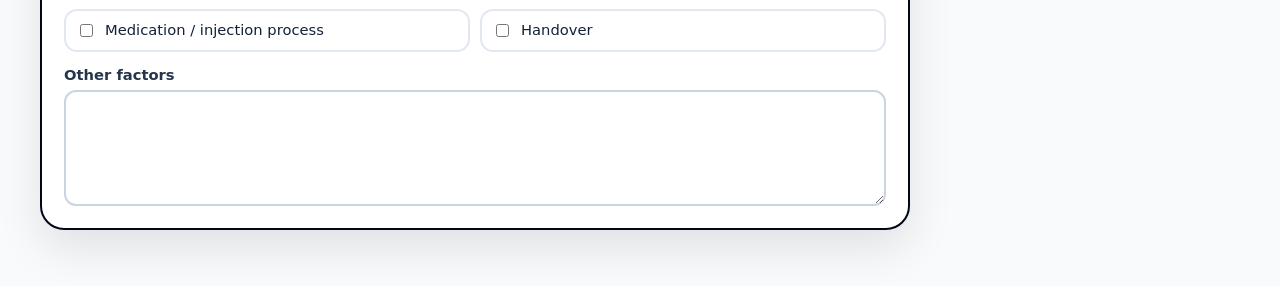
==== commit 9587108b: "Add files via upload" ====
--- a/docs/index.html
+++ b/docs/index.html
@@ -3,7 +3,7 @@
 <head>
   <meta charset="utf-8" />
   <meta name="viewport" content="width=device-width, initial-scale=1" />
-  <title>MSFT Incidents in Practice Form</title>
+  <title>MSFT Incident Reporting System</title>
   <style>
     :root {
       --rose: #e11d48;
@@ -24,6 +24,7 @@
       --warning-soft: #fffaeb;
       --shadow: 0 18px 45px rgba(2, 6, 23, 0.10);
     }
+
     * { box-sizing: border-box; }
     html { scroll-behavior: smooth; }
     body {
@@ -34,6 +35,7 @@
       color: var(--text);
     }
     button, input, select, textarea { font: inherit; }
+
     .top-ribbon {
       background: var(--slate);
       color: #fff;
@@ -48,679 +50,743 @@
       justify-content: space-between;
       gap: 18px;
     }
-    .brand-lockup { display: flex; align-items: center; gap: 12px; min-width: 0; }
+    .brand-lockup {
+      display: flex;
+      align-items: center;
+      gap: 12px;
+      min-width: 0;
+    }
     .msft-logo {
-      height: 36px; width: 36px; border: 2px solid #fff; display: grid; place-items: center;
-      font-size: 10px; font-weight: 950; letter-spacing: -0.03em; color: var(--rose);
-      background: #fff; border-radius: 4px; flex: 0 0 auto; box-shadow: 4px 4px 0 rgba(225,29,72,.35);
-    }
-    .brand-title { display: flex; flex-direction: column; line-height: 1.05; min-width: 0; }
+      height: 36px;
+      width: 36px;
+      border: 2px solid #fff;
+      display: grid;
+      place-items: center;
+      font-size: 10px;
+      font-weight: 950;
+      letter-spacing: -0.03em;
+      color: var(--rose);
+      background: #fff;
+      border-radius: 4px;
+      flex: 0 0 auto;
+      box-shadow: 4px 4px 0 rgba(225,29,72,.35);
+    }
+    .brand-title {
+      display: flex;
+      flex-direction: column;
+      line-height: 1.05;
+      min-width: 0;
+    }
     .brand-title strong { font-size: 1rem; white-space: nowrap; overflow: hidden; text-overflow: ellipsis; }
     .brand-title span { font-size: .78rem; color: #fecdd3; margin-top: 3px; }
     .ribbon-actions { display: flex; align-items: center; gap: 10px; }
-    .ribbon-pill { border: 1px solid #fb7185; background: rgba(225,29,72,.16); color: #ffe4e6; border-radius: 999px; padding: 8px 12px; font-size: .82rem; font-weight: 800; white-space: nowrap; }
-    .help-button, .primary-button, .secondary-button, .danger-button {
-      border: 2px solid var(--slate); border-radius: 999px; padding: 10px 16px; font-size: .9rem; font-weight: 900;
-      cursor: pointer; box-shadow: 3px 3px 0 var(--rose-soft); background: #fff; color: var(--slate);
-    }
-    .help-button { border-color: #fff; box-shadow: 3px 3px 0 rgba(225,29,72,.45); }
-    .primary-button { background: var(--rose); color: #fff; box-shadow: 3px 3px 0 var(--slate); }
-    .secondary-button:hover, .help-button:hover { background: var(--rose-soft); }
-    .primary-button:hover { background: var(--rose-dark); }
-    .danger-button { background: var(--danger); color: #fff; box-shadow: 3px 3px 0 var(--slate); }
-    .primary-button:disabled, .secondary-button:disabled { opacity: .5; cursor: not-allowed; }
-    main { width: min(1200px, calc(100% - 32px)); margin: 0 auto; padding: 32px 0 56px; }
-    .hero { display: flex; justify-content: space-between; gap: 24px; align-items: flex-start; margin-bottom: 18px; }
-    .eyebrow { text-transform: uppercase; letter-spacing: .14em; font-weight: 900; color: var(--rose-dark); margin: 0 0 8px; font-size: .78rem; }
-    h1 { margin: 0; font-size: clamp(2rem, 4vw, 3.35rem); letter-spacing: -0.045em; color: var(--slate); }
+    .ribbon-pill {
+      border: 1px solid #fb7185;
+      background: rgba(225,29,72,.16);
+      color: #ffe4e6;
+      border-radius: 999px;
+      padding: 8px 12px;
+      font-size: .82rem;
+      font-weight: 800;
+      white-space: nowrap;
+    }
+    .help-button {
+      border: 2px solid #fff;
+      background: #fff;
+      color: var(--slate);
+      border-radius: 999px;
+      padding: 8px 14px;
+      font-size: .86rem;
+      font-weight: 900;
+      cursor: pointer;
+      box-shadow: 3px 3px 0 rgba(225,29,72,.45);
+    }
+    .help-button:hover { background: var(--rose-soft); }
+
+    main {
+      width: min(1200px, calc(100% - 32px));
+      margin: 0 auto;
+      padding: 32px 0 56px;
+    }
+
+    .hero {
+      display: flex;
+      justify-content: space-between;
+      gap: 24px;
+      align-items: flex-start;
+      margin-bottom: 18px;
+    }
+    .eyebrow {
+      text-transform: uppercase;
+      letter-spacing: 0.14em;
+      font-weight: 900;
+      color: var(--rose-dark);
+      margin: 0 0 8px;
+      font-size: 0.78rem;
+    }
+    h1 {
+      margin: 0;
+      font-size: clamp(2rem, 4vw, 3.35rem);
+      letter-spacing: -0.045em;
+      color: var(--slate);
+    }
     .hero-copy { margin: 10px 0 0; color: #475569; font-size: 1.08rem; max-width: 760px; line-height: 1.55; }
-    .reference-box { background: rgba(255,255,255,.86); border: 2px solid var(--slate); border-radius: 20px; padding: 16px 18px; min-width: 260px; box-shadow: 8px 8px 0 var(--rose-soft); }
-    .reference-box span, .reference-box small { display: block; color: var(--muted); font-size: .82rem; }
+    .reference-box {
+      background: rgba(255,255,255,0.86);
+      border: 2px solid var(--slate);
+      border-radius: 20px;
+      padding: 16px 18px;
+      min-width: 250px;
+      box-shadow: 8px 8px 0 var(--rose-soft);
+    }
+    .reference-box span, .reference-box small { display: block; color: var(--muted); font-size: 0.82rem; }
     .reference-box strong { display: block; margin: 5px 0; font-size: 1.05rem; color: var(--slate); }
+
+    .notice, .success {
+      display: flex;
+      gap: 12px;
+      align-items: flex-start;
+      background: var(--rose-faint);
+      border: 2px solid #fda4af;
+      color: var(--rose-dark);
+      padding: 14px 16px;
+      border-radius: 16px;
+      margin-bottom: 18px;
+    }
+    .notice p, .success p { margin: 0; line-height: 1.55; }
+    .notice strong { color: var(--slate); }
+    .notice.error { background: var(--danger-soft); border-color: #fecdca; color: var(--danger); }
+    .success { background: var(--ok-soft); border-color: #abefc6; color: var(--ok); }
+    .success strong, .success span { display: block; }
+    .success span { color: #25694d; margin-top: 2px; }
+
     .tabs { display: flex; gap: 10px; margin-bottom: 18px; flex-wrap: wrap; }
-    .tabs button { border: 2px solid var(--slate); background: rgba(255,255,255,.82); color: var(--slate); font-weight: 800; border-radius: 999px; padding: 10px 16px; cursor: pointer; box-shadow: 3px 3px 0 var(--rose-soft); }
-    .tabs button.active { background: var(--rose); border-color: var(--slate); color: #fff; box-shadow: 3px 3px 0 var(--slate); }
+    .tabs button {
+      border: 2px solid var(--slate);
+      background: rgba(255,255,255,0.82);
+      color: var(--slate);
+      font-weight: 800;
+      border-radius: 999px;
+      padding: 10px 16px;
+      cursor: pointer;
+      box-shadow: 3px 3px 0 var(--rose-soft);
+    }
+    .tabs button.active { background: var(--rose); border-color: var(--slate); color: white; box-shadow: 3px 3px 0 var(--slate); }
     .tabs button:disabled { opacity: .48; cursor: not-allowed; }
+
     .layout { display: grid; grid-template-columns: minmax(0, 1fr) 310px; gap: 20px; align-items: start; }
     .form-stack { display: grid; gap: 18px; }
-    .card { background: var(--card); border: 2px solid var(--slate); border-radius: 24px; padding: 22px; box-shadow: var(--shadow); }
+    .card {
+      background: var(--card);
+      border: 2px solid var(--slate);
+      border-radius: 24px;
+      padding: 22px;
+      box-shadow: var(--shadow);
+    }
     .card.rose-card { background: linear-gradient(180deg, #fff, var(--rose-faint)); }
-    .section-heading { display: flex; gap: 12px; align-items: flex-start; margin-bottom: 18px; }
-    .section-icon { width: 42px; height: 42px; border-radius: 14px; background: var(--rose-soft); color: var(--rose-dark); display: grid; place-items: center; font-weight: 950; border: 2px solid #fecdd3; flex: 0 0 auto; }
-    h2 { margin: 0; font-size: 1.18rem; letter-spacing: -0.02em; color: var(--slate); }
-    .section-heading p { margin: 3px 0 0; color: var(--muted); line-height: 1.45; font-size: .94rem; }
-    .form-grid { display: grid; grid-template-columns: repeat(2, minmax(0, 1fr)); gap: 16px; }
-    .form-grid.three { grid-template-columns: repeat(3, minmax(0, 1fr)); }
-    .form-grid.one { grid-template-columns: 1fr; }
-    .form-row { display: grid; gap: 6px; }
-    label { font-weight: 850; font-size: .88rem; color: var(--slate); }
-    .hint { color: var(--muted); font-size: .78rem; line-height: 1.35; }
+    .section-heading {
+      display: flex;
+      gap: 12px;
+      align-items: flex-start;
+      margin-bottom: 18px;
+    }
+    .section-icon {
+      width: 42px;
+      height: 42px;
+      border-radius: 14px;
+      background: var(--rose-soft);
+      color: var(--rose-dark);
+      display: grid;
+      place-items: center;
+      font-size: 1.15rem;
+      border: 2px solid var(--slate);
+      flex: 0 0 auto;
+      font-weight: 900;
+    }
+    h2 { margin: 0; font-size: 1.25rem; color: var(--slate); }
+    .section-heading p { margin: 4px 0 0; color: var(--muted); line-height: 1.45; }
+
+    .grid { display: grid; gap: 14px; }
+    .grid.two { grid-template-columns: repeat(2, minmax(0,1fr)); }
+    .grid.three { grid-template-columns: repeat(3, minmax(0,1fr)); }
+    .field { display: grid; gap: 7px; }
+    .label-row { display: flex; justify-content: space-between; gap: 8px; font-size: .92rem; font-weight: 850; color: #25364a; }
+    .label-row em { color: var(--rose-dark); font-style: normal; }
+    .field small { color: var(--muted); line-height: 1.45; }
     input, select, textarea {
-      width: 100%; border: 1.7px solid #cbd5e1; border-radius: 13px; background: #fff;
-      padding: 12px 13px; color: var(--slate); outline: none;
-    }
+      width: 100%;
+      border: 2px solid #cbd5e1;
+      background: #fff;
+      border-radius: 12px;
+      padding: 11px 12px;
+      outline: none;
+      color: var(--slate);
+    }
+    textarea { min-height: 116px; resize: vertical; line-height: 1.5; }
     input:focus, select:focus, textarea:focus { border-color: var(--rose); box-shadow: 0 0 0 4px var(--rose-soft); }
-    textarea { min-height: 120px; resize: vertical; line-height: 1.5; }
-    .locked { background: #eef2f7; color: #334155; cursor: not-allowed; }
-    .radio-grid { display: grid; grid-template-columns: repeat(3, minmax(0, 1fr)); gap: 12px; }
-    .radio-card {
-      border: 2px solid #cbd5e1; background: #fff; border-radius: 18px; padding: 14px; cursor: pointer; min-height: 125px;
-      display: grid; gap: 7px;
-    }
-    .radio-card:hover { border-color: var(--rose); background: var(--rose-faint); }
-    .radio-card input { width: auto; margin-right: 6px; }
-    .radio-card strong { color: var(--slate); }
-    .radio-card span { color: #475569; font-size: .84rem; line-height: 1.38; }
-    .radio-card.selected { border-color: var(--slate); background: var(--rose-faint); box-shadow: 4px 4px 0 var(--rose-soft); }
-    .side-panel { position: sticky; top: 18px; display: grid; gap: 18px; }
-    .side-panel .card { padding: 18px; }
-    .progress-list { list-style: none; padding: 0; margin: 12px 0 0; display: grid; gap: 10px; }
-    .progress-list li { display: flex; gap: 10px; align-items: flex-start; color: #475569; font-size: .9rem; line-height: 1.35; }
-    .dot { width: 22px; height: 22px; border-radius: 50%; display: grid; place-items: center; background: #e2e8f0; color: #475569; font-weight: 900; flex: 0 0 auto; font-size: .75rem; }
-    .dot.done { background: var(--rose); color: #fff; }
-    .divider { height: 1px; background: #e2e8f0; margin: 16px 0; }
-    .button-row { display: flex; justify-content: space-between; align-items: center; gap: 12px; flex-wrap: wrap; margin-top: 18px; }
-    .table-card { border: 1.7px solid #cbd5e1; border-radius: 16px; overflow: hidden; }
-    .table-row { display: grid; grid-template-columns: 44px 1fr 170px 170px 170px; border-top: 1.4px solid #cbd5e1; }
-    .table-row:first-child { border-top: 0; }
-    .table-row.header { background: #e9f0fb; font-weight: 900; color: var(--slate); }
-    .table-cell { padding: 10px; border-left: 1.4px solid #cbd5e1; }
-    .table-cell:first-child { border-left: 0; }
-    .table-cell textarea { min-height: 76px; }
-    .status-panel { border: 2px solid #fda4af; background: var(--rose-faint); border-radius: 18px; padding: 16px; color: #7f1d1d; line-height: 1.5; }
+    input[readonly], input[disabled], .locked-field {
+      background: #eef2f7 !important;
+      color: #475569;
+      cursor: not-allowed;
+      border-color: #cbd5e1;
+    }
+    .checks { display: grid; grid-template-columns: repeat(2, minmax(0,1fr)); gap: 10px; }
+    .check {
+      display: flex;
+      gap: 9px;
+      align-items: flex-start;
+      border: 2px solid #e2e8f0;
+      border-radius: 13px;
+      padding: 10px;
+      background: #fff;
+      cursor: pointer;
+      font-size: .92rem;
+    }
+    .check input { width: auto; margin-top: 3px; accent-color: var(--rose); }
+
+    .side { position: sticky; top: 18px; display: grid; gap: 14px; }
+    .progress-list { display: grid; gap: 9px; margin-top: 8px; }
+    .progress-item {
+      display: flex; align-items: center; justify-content: space-between; gap: 8px;
+      color: #475569; font-size: .9rem; padding-bottom: 9px; border-bottom: 1px solid #e2e8f0;
+    }
+    .progress-item strong { color: var(--slate); }
+    .dot { width: 11px; height: 11px; border-radius: 50%; background: #cbd5e1; flex: 0 0 auto; }
+    .dot.done { background: var(--rose); box-shadow: 0 0 0 4px var(--rose-soft); }
+    .button-stack { display: grid; gap: 9px; }
+    .btn {
+      border: 2px solid var(--slate);
+      background: #fff;
+      border-radius: 14px;
+      padding: 11px 14px;
+      font-weight: 850;
+      cursor: pointer;
+      color: var(--slate);
+      transition: transform .12s ease, box-shadow .12s ease, background .12s ease;
+      text-decoration: none;
+      text-align: center;
+    }
+    .btn:hover { transform: translateY(-1px); background: var(--rose-faint); box-shadow: 4px 4px 0 var(--rose-soft); }
+    .btn.primary { background: var(--rose); color: #fff; }
+    .btn.primary:hover { background: var(--rose-dark); box-shadow: 4px 4px 0 var(--slate); }
+    .btn.dark { background: var(--slate); color: #fff; }
+    .btn:disabled { opacity: .55; cursor: not-allowed; transform: none; box-shadow: none; }
+
+    .missing-list { margin: 10px 0 0; padding-left: 18px; color: var(--danger); line-height: 1.55; }
+    .mini-text { color: var(--muted); line-height: 1.55; font-size: .92rem; }
+
+    .summary { display: grid; gap: 12px; }
+    .summary-row { display: grid; grid-template-columns: 230px 1fr; gap: 12px; padding: 12px 0; border-bottom: 1px solid #e2e8f0; }
+    .summary-row dt { font-weight: 850; color: var(--slate); }
+    .summary-row dd { margin: 0; color: #334155; line-height: 1.5; white-space: pre-wrap; }
+    .review-actions { display: flex; justify-content: flex-end; gap: 12px; flex-wrap: wrap; margin-top: 22px; }
+
+    .footer-note {
+      margin-top: 22px;
+      color: #64748b;
+      font-size: .82rem;
+      text-align: center;
+    }
     .hidden { display: none !important; }
-    .summary-grid { display: grid; gap: 12px; }
-    .summary-item { border: 1.7px solid #e2e8f0; border-radius: 16px; padding: 13px; background: #fff; }
-    .summary-item span { display: block; color: var(--muted); font-size: .78rem; font-weight: 800; text-transform: uppercase; letter-spacing: .04em; margin-bottom: 5px; }
-    .summary-item strong, .summary-item div { color: var(--slate); white-space: pre-wrap; line-height: 1.45; }
-    .modal-backdrop { position: fixed; inset: 0; z-index: 100; background: rgba(2,6,23,.52); display: flex; align-items: center; justify-content: center; padding: 20px; }
-    .modal { width: min(720px, 100%); background: #fff; border: 2px solid var(--slate); border-radius: 28px; padding: 26px; box-shadow: 0 30px 90px rgba(2,6,23,.35); animation: pop .16s ease; }
-    @keyframes pop { from { opacity: 0; transform: translateY(10px) scale(.98); } to { opacity: 1; transform: translateY(0) scale(1); } }
-    .modal h2 { font-size: 1.55rem; margin-bottom: 8px; }
-    .modal p { margin: 0 0 14px; color: #334155; line-height: 1.6; }
-    .modal .button-row { justify-content: flex-end; }
-    .error-list { margin: 10px 0 0; padding-left: 20px; color: var(--danger); line-height: 1.5; }
-    .footer-build { color: #94a3b8; text-align: center; font-size: .75rem; margin-top: 22px; }
-    @media (max-width: 900px) {
-      .top-ribbon-inner { width: min(100%, calc(100% - 20px)); }
-      main { width: min(100%, calc(100% - 20px)); padding-top: 22px; }
-      .hero, .layout { grid-template-columns: 1fr; display: grid; }
-      .reference-box { min-width: 0; }
-      .form-grid, .form-grid.three, .radio-grid { grid-template-columns: 1fr; }
-      .side-panel { position: static; }
-      .table-row { grid-template-columns: 1fr; }
-      .table-cell { border-left: 0; border-top: 1.4px solid #cbd5e1; }
-      .table-cell:first-child { border-top: 0; }
-      .ribbon-pill { display: none; }
+
+    .modal-backdrop {
+      position: fixed;
+      inset: 0;
+      z-index: 100;
+      display: flex;
+      align-items: center;
+      justify-content: center;
+      padding: 18px;
+      background: rgba(2, 6, 23, .56);
+      backdrop-filter: blur(5px);
+    }
+    .modal {
+      width: min(760px, 100%);
+      border: 2px solid var(--slate);
+      border-radius: 26px;
+      background: #fff;
+      box-shadow: 0 30px 80px rgba(2, 6, 23, .32);
+      padding: 26px;
+    }
+    .modal h2 { font-size: 1.65rem; margin-bottom: 10px; }
+    .modal p { margin: 0 0 14px; line-height: 1.65; color: #334155; }
+    .modal-actions { display: flex; justify-content: flex-end; gap: 10px; margin-top: 22px; flex-wrap: wrap; }
+    .modal-small { width: min(650px, 100%); }
+
+    @media (max-width: 940px) {
+      .hero { flex-direction: column; }
+      .reference-box { width: 100%; }
+      .layout { grid-template-columns: 1fr; }
+      .side { position: static; }
+      .grid.two, .grid.three, .checks { grid-template-columns: 1fr; }
+      .summary-row { grid-template-columns: 1fr; gap: 3px; }
+      .top-ribbon-inner { align-items: flex-start; flex-direction: column; padding: 12px 0; }
+      .ribbon-actions { width: 100%; justify-content: space-between; }
+      .ribbon-pill { white-space: normal; }
+    }
+
+    @media print {
+      body { background: #fff; }
+      .top-ribbon, .tabs, .side, .notice, .footer-note, .modal-backdrop { display: none !important; }
+      main { width: 100%; padding: 0; }
+      .card { box-shadow: none; break-inside: avoid; }
+      .layout { display: block; }
     }
   </style>
 </head>
 <body>
-  <header class="top-ribbon">
+  <div class="top-ribbon">
     <div class="top-ribbon-inner">
       <div class="brand-lockup">
         <div class="msft-logo">MSFT</div>
         <div class="brand-title">
           <strong>Mary Seacole Foundation Trust</strong>
-          <span>Incidents in Practice Notification</span>
+          <span>Patient safety reporting system</span>
         </div>
       </div>
       <div class="ribbon-actions">
-        <div class="ribbon-pill">IP Form</div>
-        <button id="helpBtn" class="help-button" type="button">Help</button>
-      </div>
-    </div>
-  </header>
-
-  <main>
-    <section class="hero">
-      <div>
-        <p class="eyebrow">Learner incident process</p>
-        <h1>Incidents in Practice Form</h1>
-        <p class="hero-copy">Complete this form following an incident in practice involving a learner. Complete Section A first, assess the risk level, then complete the relevant section before submitting.</p>
-      </div>
-      <aside class="reference-box">
-        <span>IP reference</span>
-        <strong id="ipRef">IP-000000</strong>
-        <small>Created <span id="createdLabel">--</span></small>
-      </aside>
-    </section>
-
-    <nav class="tabs" aria-label="Form sections">
-      <button id="tabA" class="active" type="button">Section A</button>
-      <button id="tabActions" type="button">Section B</button>
-      <button id="tabReview" type="button">Review summary</button>
-    </nav>
-
-    <section class="layout">
-      <div class="form-stack">
-        <section id="sectionA" class="card rose-card">
-          <div class="section-heading">
-            <div class="section-icon">A</div>
-            <div>
-              <h2>Section A – Learner Details / Notification / Risk Rating</h2>
-              <p>Record the learner details, notification summary, incident number and assessed risk level.</p>
-            </div>
-          </div>
-
-          <div class="form-grid three">
-            <div class="form-row">
-              <label for="learnerName">Learner’s Name *</label>
-              <input id="learnerName" class="locked" value="Victoria Hughes-Smith" readonly />
-            </div>
-            <div class="form-row">
-              <label for="cohort">Cohort *</label>
-              <input id="cohort" class="locked" value="Year1" readonly />
-            </div>
-            <div class="form-row">
-              <label for="hei">HEI *</label>
-              <input id="hei" class="locked" value="University of Salford" readonly />
-            </div>
-          </div>
-
-          <div class="form-grid three" style="margin-top:16px;">
-            <div class="form-row">
-              <label for="dateIncident">Date of Incident *</label>
-              <input id="dateIncident" class="locked" readonly />
-            </div>
-            <div class="form-row">
-              <label for="trust">Trust *</label>
-              <input id="trust" class="locked" value="Mary Seacole Foundation Trust" readonly />
-            </div>
-            <div class="form-row">
-              <label for="personalTutor">Personal Tutor</label>
-              <input id="personalTutor" class="locked" value="Becca Richardson" readonly />
-            </div>
-          </div>
-
-          <div class="form-grid one" style="margin-top:16px;">
-            <div class="form-row">
-              <label for="summary">Notification summary of the incident *</label>
-              <textarea id="summary" placeholder="Write a clear factual summary of what happened, who was involved, actions taken and any immediate outcome."></textarea>
-              <span class="hint">Use factual language and include enough detail for the PEF team to understand the incident.</span>
-            </div>
-          </div>
-
-          <div class="form-grid" style="margin-top:16px;">
-            <div class="form-row">
-              <label for="incidentNumber">Incident Number *</label>
-              <input id="incidentNumber" class="locked" value="MSFT-IR-20260608-LCGQL" readonly />
-            </div>
-            <div class="form-row">
-              <label for="location">Location of Incident *</label>
-              <input id="location" class="locked" value="Mary Seacole Simulation Suite" readonly />
-            </div>
-          </div>
-
-          <div class="form-grid" style="margin-top:16px;">
-            <div class="form-row">
-              <label for="reportedBy">Reported by *</label>
-              <input id="reportedBy" class="locked" value="Practice Supervisor" readonly />
-            </div>
-            <div class="form-row">
-              <label for="investigator">Investigator Lead Name &amp; Title *</label>
-              <input id="investigator" class="locked" value="Chris Doogan" readonly />
-            </div>
-          </div>
-
-          <div class="form-grid" style="margin-top:16px;">
-            <div class="form-row">
-              <label for="emailContact">Email Contact *</label>
-              <input id="emailContact" class="locked" type="email" value="chris.doogan@salford.example" readonly />
-            </div>
-            <div class="form-row">
-              <label for="riskAssessedDate">Date &amp; time assessed risk level *</label>
-              <input id="riskAssessedDate" type="datetime-local" />
-            </div>
-          </div>
-
-          <div class="divider"></div>
-          <div class="section-heading" style="margin-bottom:12px;">
-            <div class="section-icon">!</div>
-            <div>
-              <h2>Assessed Risk Level *</h2>
-              <p>Choose the risk level based on the incident and the management pathway.</p>
-            </div>
-          </div>
-          <div class="radio-grid" id="riskOptions">
-            <label class="radio-card" data-risk-card="Minor">
-              <div><input type="radio" name="risk" value="Minor" /> <strong>Minor</strong></div>
-              <span>The learner witnessed or was affected by a lower-level issue that has been addressed with no further action required.</span>
-            </label>
-            <label class="radio-card" data-risk-card="Moderate">
-              <div><input type="radio" name="risk" value="Moderate" /> <strong>Moderate</strong></div>
-              <span>The learner was involved in or affected by a clinical incident and support, reporting or follow-up is required.</span>
-            </label>
-            <label class="radio-card" data-risk-card="Severe">
-              <div><input type="radio" name="risk" value="Severe" /> <strong>Severe</strong></div>
-              <span>The learner was involved in an incident resulting in life-changing injury, significant distress or urgent intervention.</span>
-            </label>
-          </div>
-
-          <div class="form-grid" style="margin-top:16px;">
-            <div class="form-row">
-              <label for="riskCompletedBy">Assessment of risk level completed by *</label>
-              <input id="riskCompletedBy" placeholder="Name and role" />
-            </div>
-          </div>
-
-          <div class="button-row">
-            <span class="hint">Required fields are marked with an asterisk.</span>
-            <button id="goActions" class="primary-button" type="button">Continue to Section B</button>
-          </div>
-        </section>
-
-        <section id="sectionActions" class="card hidden">
-          <div class="section-heading">
-            <div class="section-icon">B/C</div>
-            <div>
-              <h2 id="actionsTitle">Section B</h2>
-              <p id="actionsIntro">Complete the relevant section for the selected risk level.</p>
-            </div>
-          </div>
-
-          <div id="noRiskMessage" class="status-panel">
-            Select a risk level in Section A before completing Section B.
-          </div>
-
-          <div id="minorSection" class="hidden">
-            <h2>Section B – Action &amp; Assurances (Minor Risk only)</h2>
-            <div class="form-grid" style="margin-top:16px;">
-              <div class="form-row">
-                <label for="minorIncidentDate">Internal incident report completed – date</label>
-                <input id="minorIncidentDate" type="date" />
-              </div>
-              <div class="form-row">
-                <label for="minorIncidentTime">Internal incident report completed – time</label>
-                <input id="minorIncidentTime" type="time" />
-              </div>
-            </div>
-            <div class="form-grid" style="margin-top:16px;">
-              <div class="form-row">
-                <label for="minorLogDate">Incident recorded in organisation practice incident log – date</label>
-                <input id="minorLogDate" type="date" />
-              </div>
-              <div class="form-row">
-                <label for="minorLogTime">Incident recorded in organisation practice incident log – time</label>
-                <input id="minorLogTime" type="time" />
-              </div>
-            </div>
-            <div class="form-grid one" style="margin-top:16px;">
-              <div class="form-row">
-                <label for="providerAction">Summary of Action Taken by provider Organisation *</label>
-                <textarea id="providerAction" placeholder="Summarise actions taken by the provider organisation."></textarea>
-              </div>
-              <div class="form-row">
-                <label for="heiAction">Summary of Action Taken by HEI *</label>
-                <textarea id="heiAction" placeholder="Summarise actions taken by the HEI."></textarea>
-              </div>
-            </div>
-            <div class="form-grid" style="margin-top:16px;">
-              <div class="form-row"><label for="pefName">Name of PEF *</label><input id="pefName" /></div>
-              <div class="form-row"><label for="serviceManager">Name of Service Manager / Head of Service</label><input id="serviceManager" /></div>
-              <div class="form-row"><label for="academicAdvisor">Name of Academic Advisor / Academic Assessor *</label><input id="academicAdvisor" /></div>
-              <div class="form-row"><label for="programmeLead">Name of Programme Lead / Lead Midwife for Education</label><input id="programmeLead" /></div>
-            </div>
-            <div class="form-grid one" style="margin-top:16px;">
-              <div class="form-row"><label for="minorCommunication">Communication with &amp; name/date *</label><textarea id="minorCommunication" placeholder="Record who was contacted, when, and the outcome."></textarea></div>
-            </div>
-          </div>
-
-          <div id="modSevSection" class="hidden">
-            <h2>Section C – Action Plan &amp; Assurances (Moderate / Severe Risk only)</h2>
-            <div class="form-grid" style="margin-top:16px;">
-              <div class="form-row"><label for="msIncidentDate">Internal incident report completed – date *</label><input id="msIncidentDate" type="date" /></div>
-              <div class="form-row"><label for="msIncidentTime">Internal incident report completed – time *</label><input id="msIncidentTime" type="time" /></div>
-            </div>
-            <div class="form-grid" style="margin-top:16px;">
-              <div class="form-row"><label for="msLogDate">Recorded in organisation incident log – date</label><input id="msLogDate" type="date" /></div>
-              <div class="form-row"><label for="msLogTime">Recorded in organisation incident log – time</label><input id="msLogTime" type="time" /></div>
-            </div>
-            <div class="divider"></div>
-            <p class="hint" style="margin-top:0;">Add the immediate actions agreed. At least one action should be recorded before submitting.</p>
-            <div class="table-card" id="actionPlanTable">
-              <div class="table-row header">
-                <div class="table-cell">#</div>
-                <div class="table-cell">Summary of Immediate Actions</div>
-                <div class="table-cell">Date Agreed</div>
-                <div class="table-cell">Date to be Achieved</div>
-                <div class="table-cell">Responsibility of</div>
-              </div>
-              <div class="table-row">
-                <div class="table-cell">1</div>
-                <div class="table-cell"><textarea id="action1" placeholder="Action 1"></textarea></div>
-                <div class="table-cell"><input id="dateAgreed1" type="date" /></div>
-                <div class="table-cell"><input id="dateAchieved1" type="date" /></div>
-                <div class="table-cell"><input id="responsibility1" placeholder="Name / role" /></div>
-              </div>
-              <div class="table-row">
-                <div class="table-cell">2</div>
-                <div class="table-cell"><textarea id="action2" placeholder="Action 2"></textarea></div>
-                <div class="table-cell"><input id="dateAgreed2" type="date" /></div>
-                <div class="table-cell"><input id="dateAchieved2" type="date" /></div>
-                <div class="table-cell"><input id="responsibility2" placeholder="Name / role" /></div>
-              </div>
-              <div class="table-row">
-                <div class="table-cell">3</div>
-                <div class="table-cell"><textarea id="action3" placeholder="Action 3"></textarea></div>
-                <div class="table-cell"><input id="dateAgreed3" type="date" /></div>
-                <div class="table-cell"><input id="dateAchieved3" type="date" /></div>
-                <div class="table-cell"><input id="responsibility3" placeholder="Name / role" /></div>
-              </div>
-              <div class="table-row">
-                <div class="table-cell">4</div>
-                <div class="table-cell"><textarea id="action4" placeholder="Action 4"></textarea></div>
-                <div class="table-cell"><input id="dateAgreed4" type="date" /></div>
-                <div class="table-cell"><input id="dateAchieved4" type="date" /></div>
-                <div class="table-cell"><input id="responsibility4" placeholder="Name / role" /></div>
-              </div>
-            </div>
-          </div>
-
-          <div class="button-row">
-            <button id="backA" class="secondary-button" type="button">Back to Section A</button>
-            <button id="reviewBtn" class="primary-button" type="button">Review summary</button>
-          </div>
-        </section>
-
-        <section id="sectionReview" class="card hidden">
-          <div class="section-heading">
-            <div class="section-icon">✓</div>
-            <div>
-              <h2>Review summary</h2>
-              <p>Check the information below before submitting the IP form.</p>
-            </div>
-          </div>
-          <div id="summaryOutput" class="summary-grid"></div>
-          <div class="button-row">
-            <button id="backActions" class="secondary-button" type="button">Back to Section B</button>
-            <button id="submitBtn" class="primary-button" type="button">Submit IP form</button>
-          </div>
-        </section>
-      </div>
-
-      <aside class="side-panel">
-        <section class="card">
-          <h2>Form progress</h2>
-          <ul class="progress-list">
-            <li><span id="dotA" class="dot done">1</span><span>Complete learner and notification details.</span></li>
-            <li><span id="dotRisk" class="dot">2</span><span>Assess the risk level and complete the relevant section.</span></li>
-            <li><span id="dotReview" class="dot">3</span><span>Review the summary and submit the form.</span></li>
-          </ul>
-        </section>
-        <section class="card">
-          <h2>Risk category reminder</h2>
-          <p class="hint" style="font-size:.88rem; line-height:1.55;">Needlestick injury is a clinical incident affecting a learner. Consider whether the learner was only a witness, was involved and affected, or suffered significant/life-changing harm.</p>
-        </section>
-      </aside>
-    </section>
-    <div class="footer-build">VISUAL_BUILD: IP_FORM_FIRST_STYLE_LOCKED_REF_EMAIL_SECTIONB_20260608_V4</div>
-  </main>
-
-  <div id="introModal" class="modal-backdrop">
-    <div class="modal">
-      <h2>Incidents in Practice form</h2>
-      <p>You have completed the internal incident report. As the incident involved Victoria, you now need to complete an Incidents in Practice (IP) form for the PEF team.</p>
-      <p>Complete the learner details, notification summary and risk rating, then complete the relevant action section before submitting.</p>
-      <div class="button-row">
-        <button id="startBtn" class="primary-button" type="button">Start IP form</button>
+        <button id="helpButton" class="help-button" type="button">Help</button>
+        <div class="ribbon-pill">Internal incident reporting</div>
       </div>
     </div>
   </div>
 
+  <main>
+    <header class="hero">
+      <div>
+        <p class="eyebrow">MSFT incident reporting system</p>
+        <h1>Incident Report</h1>
+        <p class="hero-copy">Complete this report to record what happened, who was affected, immediate safety actions, escalation, contributory factors and follow-up actions.</p>
+      </div>
+      <aside class="reference-box">
+        <span>Report reference</span>
+        <strong id="referenceNumber">MSFT-IR-000000</strong>
+        <small id="statusLabel">Status: Draft</small>
+      </aside>
+    </header>
+
+    <nav class="tabs" aria-label="Form view tabs">
+      <button id="formTab" class="active" type="button">Form</button>
+      <button id="reviewTab" type="button">Review summary</button>
+    </nav>
+
+    <div id="submittedBanner" class="success hidden">
+      <strong>✓</strong>
+      <p><strong>Incident report submitted.</strong><span>The report has been recorded for review.</span></p>
+    </div>
+
+    <div id="formView" class="layout">
+      <div class="form-stack">
+        <section class="card">
+          <div class="section-heading">
+            <div class="section-icon">1</div>
+            <div>
+              <h2>Reporter details</h2>
+              <p>Record who is completing the report.</p>
+            </div>
+          </div>
+          <div class="grid two">
+            <label class="field"><span class="label-row"><span>Reporter name <em>*</em></span></span><input id="reporterName" required /></label>
+            <label class="field"><span class="label-row"><span>Reporter role <em>*</em></span></span><input id="reporterRole" class="locked-field" readonly required /></label>
+            <label class="field"><span class="label-row"><span>Email</span></span><input id="reporterEmail" type="email" /></label>
+            <label class="field"><span class="label-row"><span>Reported on</span></span><input id="reportedOn" type="datetime-local" /></label>
+          </div>
+        </section>
+
+        <section class="card">
+          <div class="section-heading">
+            <div class="section-icon">2</div>
+            <div>
+              <h2>Incident / concern details</h2>
+              <p>Give a factual account of what happened.</p>
+            </div>
+          </div>
+          <div class="grid two">
+            <label class="field"><span class="label-row"><span>Date and time of incident <em>*</em></span></span><input id="incidentDateTime" class="locked-field" type="datetime-local" readonly required /></label>
+            <label class="field"><span class="label-row"><span>Date and time discovered</span></span><input id="discoveredDateTime" class="locked-field" type="datetime-local" readonly /></label>
+            <label class="field"><span class="label-row"><span>Location <em>*</em></span></span><input id="location" class="locked-field" readonly required /></label>
+            <label class="field"><span class="label-row"><span>Service area</span></span><input id="serviceArea" placeholder="Adult / MH / CYP / community" /></label>
+            <label class="field"><span class="label-row"><span>Type of incident <em>*</em></span></span><select id="incidentType" required></select></label>
+            <label class="field"><span class="label-row"><span>Incident title <em>*</em></span></span><input id="incidentTitle" placeholder="Brief title" required /></label>
+          </div>
+          <div style="margin-top:14px;">
+            <label class="field"><span class="label-row"><span>Description of what happened <em>*</em></span></span><textarea id="description" placeholder="Write a clear, factual and chronological account. Avoid blame or assumptions." required></textarea><small>Include what happened, who was present, what was observed and what the immediate outcome was.</small></label>
+          </div>
+        </section>
+
+        <section class="card">
+          <div class="section-heading">
+            <div class="section-icon">3</div>
+            <div>
+              <h2>People involved</h2>
+              <p>Record the person affected and anyone directly involved.</p>
+            </div>
+          </div>
+          <div class="grid two">
+            <label class="field"><span class="label-row"><span>Person affected</span></span><select id="personAffectedType"><option>Patient</option><option>Staff member</option><option>Student</option><option>Visitor</option><option>No person directly affected</option></select></label>
+            <label class="field"><span class="label-row"><span>Patient / person identifier</span></span><input id="patientInitials" placeholder="e.g. VH, Patient A" /></label>
+            <label class="field"><span class="label-row"><span>Age group</span></span><select id="ageGroup"><option value="">Select if relevant</option><option>Child</option><option>Young person</option><option>Adult</option><option>Older adult</option><option>Not applicable</option></select></label>
+            <label class="field"><span class="label-row"><span>Staff / students involved</span></span><input id="staffInvolved" /></label>
+            <label class="field"><span class="label-row"><span>Witnesses</span></span><input id="witnesses" /></label>
+            <label class="field"><span class="label-row"><span>External agencies</span></span><input id="externalAgencies" placeholder="Police / ambulance / safeguarding etc, if relevant" /></label>
+          </div>
+        </section>
+
+        <section class="card">
+          <div class="section-heading">
+            <div class="section-icon">4</div>
+            <div>
+              <h2>Harm, risk and immediate actions</h2>
+              <p>Record actual harm, potential harm and what was done to keep people safe.</p>
+            </div>
+          </div>
+          <div class="grid three">
+            <label class="field"><span class="label-row"><span>Actual harm <em>*</em></span></span><select id="actualHarm"></select></label>
+            <label class="field"><span class="label-row"><span>Potential harm</span></span><select id="potentialHarm"></select></label>
+            <label class="field"><span class="label-row"><span>Clinical review required?</span></span><select id="clinicalReviewRequired"><option>No</option><option>Yes</option><option>Not known</option><option>Not applicable</option></select></label>
+          </div>
+          <div class="grid two" style="margin-top:14px;">
+            <label class="field"><span class="label-row"><span>Treatment / follow-up required <em>*</em></span></span><textarea id="treatmentRequired" required></textarea></label>
+            <label class="field"><span class="label-row"><span>Immediate actions taken <em>*</em></span></span><textarea id="immediateActions" required></textarea></label>
+          </div>
+          <div style="margin-top:14px;">
+            <label class="field"><span class="label-row"><span>Current safety status <em>*</em></span></span><textarea id="currentSafetyStatus" placeholder="What is the current position now? Is the person/area safe? What monitoring is in place?" required></textarea></label>
+          </div>
+        </section>
+
+        <section class="card">
+          <div class="section-heading">
+            <div class="section-icon">5</div>
+            <div>
+              <h2>Notifications and escalation</h2>
+              <p>Select who was informed or needs to be informed.</p>
+            </div>
+          </div>
+          <div class="checks" id="notificationChecks"></div>
+          <div style="margin-top:14px;">
+            <label class="field"><span class="label-row"><span>Other notifications / escalation notes</span></span><textarea id="otherNotifications"></textarea></label>
+          </div>
+        </section>
+
+        <section class="card">
+          <div class="section-heading">
+            <div class="section-icon">6</div>
+            <div>
+              <h2>Duty of candour / communication</h2>
+              <p>Record whether openness, apology and communication were required.</p>
+            </div>
+          </div>
+          <div class="grid two">
+            <label class="field"><span class="label-row"><span>Duty of candour considered?</span></span><select id="dutyOfCandourConsidered"><option>Not applicable / no notifiable harm identified</option><option>Yes - likely triggered</option><option>Yes - considered but not triggered</option><option>Needs senior review</option></select></label>
+            <label class="field"><span class="label-row"><span>Patient/family informed?</span></span><select id="patientFamilyInformed"><option>Not applicable</option><option>Yes</option><option>No</option><option>Pending senior review</option></select></label>
+          </div>
+          <div style="margin-top:14px;">
+            <label class="field"><span class="label-row"><span>Communication notes</span></span><textarea id="communicationNotes"></textarea></label>
+          </div>
+        </section>
+
+        <section class="card">
+          <div class="section-heading">
+            <div class="section-icon">7</div>
+            <div>
+              <h2>Contributory factors</h2>
+              <p>Focus on learning, systems and context rather than blame.</p>
+            </div>
+          </div>
+          <div class="checks" id="factorChecks"></div>
+          <div style="margin-top:14px;">
+            <label class="field"><span class="label-row"><span>Other factors</span></span><textarea id="otherFactors"></textarea></label>
+          </div>
+        </section>
+      </div>
+
+      <aside class="side">
+        <section class="card">
+          <div class="section-heading" style="margin-bottom:10px;">
+            <div class="section-icon">✓</div>
+            <div><h2>Progress</h2><p>Required fields</p></div>
+          </div>
+          <div id="progressList" class="progress-list"></div>
+        </section>
+        <section id="missingBox" class="notice error hidden">
+          <strong>!</strong>
+          <div><p><strong>Action required</strong></p><ul id="missingList" class="missing-list"></ul></div>
+        </section>
+        <section class="card">
+          <div class="button-stack">
+            <button id="reviewButton" class="btn primary" type="button">Review summary</button>
+          </div>
+        </section>
+      </aside>
+    </div>
+
+    <div id="reviewView" class="hidden">
+      <section class="card">
+        <div class="section-heading">
+          <div class="section-icon">R</div>
+          <div>
+            <h2>Review summary</h2>
+            <p>Check the report before submitting.</p>
+          </div>
+        </div>
+        <dl id="summaryList" class="summary"></dl>
+        <div class="review-actions">
+          <button id="backToForm" class="btn" type="button">Back to form</button>
+          <button id="submitButton" class="btn dark" type="button">Submit report</button>
+        </div>
+      </section>
+    </div>
+
+  <div id="introModal" class="modal-backdrop">
+    <section class="modal" role="dialog" aria-modal="true" aria-labelledby="introTitle">
+      <h2 id="introTitle">Incident reporting task</h2>
+      <p>You have seen on Blackboard that an incident occurred whilst supporting Victoria with injection techniques. Before you were able to stop her, Victoria re-sheathed the needle and caught her thumb with the needle.</p>
+      <p>You now need to follow policy and complete an incident report and then an Incidents in Practice (IP) form.</p>
+      <div class="modal-actions">
+        <button id="startButton" class="btn primary" type="button">Start with the incident form</button>
+      </div>
+    </section>
+  </div>
+
   <div id="helpModal" class="modal-backdrop hidden">
-    <div class="modal">
-      <h2>What to do</h2>
-      <p>Complete Section A first. Include a factual notification summary, add the internal incident reference, and select an assessed risk level.</p>
-      <p>Once a risk level is selected, complete the section that appears. Minor risks use Section B. Moderate and severe risks use Section C.</p>
-      <p>When the form is complete, click Review summary, check the content, then submit the IP form.</p>
-      <div class="button-row">
-        <button id="closeHelp" class="primary-button" type="button">Close</button>
+    <section class="modal modal-small" role="dialog" aria-modal="true" aria-labelledby="helpTitle">
+      <h2 id="helpTitle">What to do</h2>
+      <p>Complete the incident form using a clear, factual account of what happened. The role, incident time, discovered time and location have already been set for this activity.</p>
+      <p>When the form is complete, click <strong>Review summary</strong>. Check the summary carefully, then click <strong>Submit report</strong>.</p>
+      <p>After submitting the incident report, use the button shown to continue to the Incidents in Practice (IP) form.</p>
+      <div class="modal-actions">
+        <button id="closeHelp" class="btn primary" type="button">Close help</button>
       </div>
-    </div>
+    </section>
   </div>
 
   <div id="validationModal" class="modal-backdrop hidden">
-    <div class="modal">
-      <h2>More information required</h2>
-      <p>The form needs more factual detail before it can be reviewed or submitted.</p>
-      <ul id="validationList" class="error-list"></ul>
-      <div class="button-row">
-        <button id="closeValidation" class="primary-button" type="button">Return to form</button>
+    <section class="modal modal-small" role="dialog" aria-modal="true" aria-labelledby="validationTitle">
+      <h2 id="validationTitle">More detail required</h2>
+      <p>Incident reports need enough clear, factual detail for the reviewer to understand what happened, what action was taken, and whether the area is now safe.</p>
+      <ul id="validationList" class="missing-list"></ul>
+      <div class="modal-actions">
+        <button id="closeValidation" class="btn primary" type="button">Return to form</button>
       </div>
-    </div>
+    </section>
   </div>
 
   <div id="submittedModal" class="modal-backdrop hidden">
-    <div class="modal">
-      <h2>IP form submitted</h2>
-      <p>The Incidents in Practice form has been submitted to the PEF team.</p>
-      <p>You can now return to Blackboard and continue with the next part of the activity.</p>
-      <div class="button-row">
-        <button id="finishBtn" class="primary-button" type="button">Close</button>
+    <section class="modal modal-small" role="dialog" aria-modal="true" aria-labelledby="submittedTitle">
+      <h2 id="submittedTitle">Report submitted</h2>
+      <p>Your incident report has been submitted.</p>
+      <p>As this incident included a student, you now also need to complete an Incidents in Practice (IP) form for the PEF team.</p>
+      <p>Click the button below to go to this.</p>
+      <div class="modal-actions">
+        <a id="goToIpForm" class="btn primary" href="./ip-form.html">Go to IP form</a>
       </div>
-    </div>
+    </section>
   </div>
 
   <script>
-    const $ = (id) => document.getElementById(id);
-    const fields = [
-      "learnerName", "cohort", "hei", "dateIncident", "trust", "personalTutor", "summary", "incidentNumber", "location", "reportedBy", "investigator", "emailContact", "riskAssessedDate", "riskCompletedBy",
-      "minorIncidentDate", "minorIncidentTime", "minorLogDate", "minorLogTime", "providerAction", "heiAction", "pefName", "serviceManager", "academicAdvisor", "programmeLead", "minorCommunication",
-      "msIncidentDate", "msIncidentTime", "msLogDate", "msLogTime", "action1", "dateAgreed1", "dateAchieved1", "responsibility1", "action2", "dateAgreed2", "dateAchieved2", "responsibility2", "action3", "dateAgreed3", "dateAchieved3", "responsibility3", "action4", "dateAgreed4", "dateAchieved4", "responsibility4"
+    const STORAGE_KEY = 'msft-incident-report-victoria-final-v1';
+    const openedAt = new Date();
+    const incidentAt = new Date(openedAt.getTime() - 35 * 60000);
+    const incidentTypes = ['Medication','Sharps / needlestick injury','Fall','Violence / aggression','Safeguarding concern','Self-harm / ligature / suicide risk','Absconding / missing patient','Documentation / records','Pressure damage / skin integrity','Infection prevention and control','Staffing / capacity','Equipment / estates','Information governance','Professional conduct / student concern','Other'];
+    const harmLevels = ['No harm','Low','Moderate','Severe','Death'];
+    const potentialHarmLevels = ['None','Low','Moderate','Severe','Death'];
+    const notifications = [
+      ['informedNurseInCharge','Nurse in charge'], ['informedManager','Manager / Matron'], ['informedDoctor','Medical team'], ['informedSafeguarding','Safeguarding'], ['informedOccupationalHealth','Occupational health'], ['informedInfectionPrevention','Infection prevention and control'], ['informedUniversityPEF','University / PEF team'], ['informedFamilyCarer','Family / carer']
     ];
-
-    function pad(n) { return String(n).padStart(2, "0"); }
-    function dateInput(d) { return `${d.getFullYear()}-${pad(d.getMonth()+1)}-${pad(d.getDate())}`; }
-    function timeInput(d) { return `${pad(d.getHours())}:${pad(d.getMinutes())}`; }
-    function dtLocal(d) { return `${dateInput(d)}T${timeInput(d)}`; }
-    function displayDate(d) { return new Intl.DateTimeFormat("en-GB", { day: "2-digit", month: "2-digit", year: "numeric" }).format(d); }
-    function displayDateTime(d) { return new Intl.DateTimeFormat("en-GB", { day: "2-digit", month: "2-digit", year: "numeric", hour: "2-digit", minute: "2-digit" }).format(d); }
-    function escapeHtml(value) { return String(value || "").replaceAll("&","&amp;").replaceAll("<","&lt;").replaceAll(">","&gt;").replaceAll('"',"&quot;").replaceAll("'","&#039;"); }
-    function wordCount(text) { return String(text || "").trim().split(/\s+/).filter(Boolean).length; }
-    function val(id) { return $(id) ? $(id).value.trim() : ""; }
-    function selectedRisk() { const checked = document.querySelector('input[name="risk"]:checked'); return checked ? checked.value : ""; }
-
-    function readQuery() {
-      const q = new URLSearchParams(window.location.search);
-      return {
-        incident: q.get("incident") || q.get("ref") || "",
-        learner: q.get("learner") || "",
-        cohort: q.get("cohort") || "",
-        tutor: q.get("tutor") || ""
-      };
-    }
-
-    function initDefaults() {
-      const now = new Date();
-      const q = readQuery();
-      const ref = `IP-${now.getFullYear()}${pad(now.getMonth()+1)}${pad(now.getDate())}-${Math.random().toString(36).slice(2,7).toUpperCase()}`;
-      $("ipRef").textContent = ref;
-      $("createdLabel").textContent = displayDateTime(now);
-      $("dateIncident").value = dateInput(now);
-      $("riskAssessedDate").value = dtLocal(now);
-      $("minorIncidentDate").value = dateInput(now);
-      $("minorIncidentTime").value = timeInput(now);
-      $("minorLogDate").value = dateInput(now);
-      $("minorLogTime").value = timeInput(now);
-      $("msIncidentDate").value = dateInput(now);
-      $("msIncidentTime").value = timeInput(now);
-      $("msLogDate").value = dateInput(now);
-      $("msLogTime").value = timeInput(now);
-      $("dateAgreed1").value = dateInput(now);
-      $("dateAchieved1").value = dateInput(now);
-    }
-
-    function setTab(tab) {
-      ["sectionA", "sectionActions", "sectionReview"].forEach(id => $(id).classList.add("hidden"));
-      ["tabA", "tabActions", "tabReview"].forEach(id => $(id).classList.remove("active"));
-      if (tab === "a") { $("sectionA").classList.remove("hidden"); $("tabA").classList.add("active"); }
-      if (tab === "actions") { $("sectionActions").classList.remove("hidden"); $("tabActions").classList.add("active"); updateActionSection(); }
-      if (tab === "review") { $("sectionReview").classList.remove("hidden"); $("tabReview").classList.add("active"); renderSummary(); }
-      window.scrollTo({ top: 0, behavior: "smooth" });
-      updateProgress();
-    }
-
-    function updateProgress() {
-      const risk = selectedRisk();
-      $("dotRisk").classList.toggle("done", Boolean(risk));
-      $("dotReview").classList.toggle("done", !$("sectionReview").classList.contains("hidden"));
-    }
-
-    function updateRiskCards() {
-      const risk = selectedRisk();
-      document.querySelectorAll("[data-risk-card]").forEach(card => card.classList.toggle("selected", card.dataset.riskCard === risk));
-      updateActionSection();
-      updateProgress();
-    }
-
-    function updateActionSection() {
-      const risk = selectedRisk();
-      $("noRiskMessage").classList.toggle("hidden", Boolean(risk));
-      $("minorSection").classList.toggle("hidden", risk !== "Minor");
-      $("modSevSection").classList.toggle("hidden", risk !== "Moderate" && risk !== "Severe");
-      if (risk === "Minor") {
-        $("actionsTitle").textContent = "Section B – Action & Assurances";
-        $("actionsIntro").textContent = "Complete this section because the incident has been assessed as minor risk.";
-      } else if (risk === "Moderate" || risk === "Severe") {
-        $("actionsTitle").textContent = "Section C – Action Plan & Assurances";
-        $("actionsIntro").textContent = `Complete this section because the incident has been assessed as ${risk.toLowerCase()} risk.`;
-      } else {
-        $("actionsTitle").textContent = "Section B";
-        $("actionsIntro").textContent = "Select a risk level in Section A before completing the relevant section.";
+    const factors = [
+      ['factorsStaffing','Staffing / workload'], ['factorsCommunication','Communication'], ['factorsDocumentation','Documentation'], ['factorsEnvironment','Environment'], ['factorsEquipment','Equipment'], ['factorsTraining','Training / competence'], ['factorsPolicy','Policy / procedure'], ['factorsSupervision','Supervision'], ['factorsMedication','Medication / injection process'], ['factorsHandover','Handover']
+    ];
+
+    function pad(n){ return String(n).padStart(2, '0'); }
+    function localDateTimeValue(d){
+      return d.getFullYear() + '-' + pad(d.getMonth()+1) + '-' + pad(d.getDate()) + 'T' + pad(d.getHours()) + ':' + pad(d.getMinutes());
+    }
+
+    const fixedValues = {
+      reporterRole: 'Practice Supervisor',
+      incidentDateTime: localDateTimeValue(incidentAt),
+      discoveredDateTime: localDateTimeValue(incidentAt),
+      location: 'Mary Seacole Simulation Suite'
+    };
+
+    const defaults = {
+      reporterName:'', reporterRole:fixedValues.reporterRole, reporterEmail:'', reportedOn:localDateTimeValue(openedAt),
+      incidentDateTime:fixedValues.incidentDateTime, discoveredDateTime:fixedValues.discoveredDateTime, location:fixedValues.location, serviceArea:'', incidentType:'', incidentTitle:'', description:'',
+      personAffectedType:'Student', patientInitials:'Victoria', ageGroup:'Adult', staffInvolved:'', witnesses:'', externalAgencies:'',
+      actualHarm:'Low', potentialHarm:'Low', clinicalReviewRequired:'Yes', treatmentRequired:'', immediateActions:'', currentSafetyStatus:'',
+      informedNurseInCharge:false, informedManager:false, informedDoctor:false, informedSafeguarding:false, informedOccupationalHealth:false, informedInfectionPrevention:false, informedUniversityPEF:false, informedFamilyCarer:false, otherNotifications:'',
+      dutyOfCandourConsidered:'Not applicable / no notifiable harm identified', patientFamilyInformed:'Not applicable', communicationNotes:'',
+      factorsStaffing:false, factorsCommunication:false, factorsDocumentation:false, factorsEnvironment:false, factorsEquipment:false, factorsTraining:false, factorsPolicy:false, factorsSupervision:false, factorsMedication:false, factorsHandover:false, otherFactors:'',
+      status:'Draft'
+    };
+
+    const required = [
+      ['reporterName','Reporter name'], ['reporterRole','Reporter role'], ['incidentDateTime','Date and time of incident'], ['location','Location'], ['incidentType','Type of incident'], ['incidentTitle','Incident title'], ['description','Description of what happened'], ['actualHarm','Actual harm'], ['treatmentRequired','Treatment / follow-up required'], ['immediateActions','Immediate actions taken'], ['currentSafetyStatus','Current safety status']
+    ];
+
+    const narrativeRules = {
+      description: { label: 'Description of what happened', min: 20, message: 'Add more factual detail to the description of what happened. Incident reports need enough detail for the reviewer to understand the sequence of events and what was observed.' },
+      treatmentRequired: { label: 'Treatment / follow-up required', min: 20, message: 'Add more detail about the treatment or follow-up required so it is clear how the person was assessed and what needs to happen next.' },
+      immediateActions: { label: 'Immediate actions taken', min: 20, message: 'Add more detail about the immediate actions taken to make the person and area safe and who was informed at the time.' },
+      currentSafetyStatus: { label: 'Current safety status', min: 5, message: 'Clarify the current safety status so the reviewer can understand whether the person and area are now safe.' }
+    };
+
+    let form = loadForm();
+    form = { ...form, ...fixedValues };
+    let reference = localStorage.getItem(STORAGE_KEY + '-ref') || makeReference();
+    let currentView = 'form';
+
+    function makeReference(){
+      const d = localDateTimeValue(openedAt).slice(0,10).replaceAll('-','');
+      return 'MSFT-IR-' + d + '-' + Math.random().toString(36).slice(2,7).toUpperCase();
+    }
+    function loadForm(){
+      try { return { ...defaults, ...JSON.parse(localStorage.getItem(STORAGE_KEY) || '{}') }; } catch { return { ...defaults }; }
+    }
+    function saveSilent(){ localStorage.setItem(STORAGE_KEY, JSON.stringify(form)); localStorage.setItem(STORAGE_KEY + '-ref', reference); }
+    function $(id){ return document.getElementById(id); }
+    function esc(v){ return String(v ?? '').replaceAll('&','&amp;').replaceAll('<','&lt;').replaceAll('>','&gt;').replaceAll('"','&quot;').replaceAll("'",'&#039;'); }
+    function wordCount(text){ return String(text || '').trim().split(/\s+/).filter(Boolean).length; }
+
+    function fillOptions(id, items, placeholder){
+      const el = $(id);
+      el.innerHTML = (placeholder ? '<option value="">' + esc(placeholder) + '</option>' : '') + items.map(x => '<option>' + esc(x) + '</option>').join('');
+    }
+    function createChecks(containerId, items){
+      $(containerId).innerHTML = items.map(([id,label]) => '<label class="check"><input id="' + id + '" type="checkbox" /><span>' + esc(label) + '</span></label>').join('');
+    }
+    function bindInputs(){
+      Object.keys(defaults).forEach(key => {
+        const el = $(key);
+        if (!el) return;
+        if (Object.prototype.hasOwnProperty.call(fixedValues, key)) {
+          form[key] = fixedValues[key];
+          el.value = fixedValues[key];
+          el.setAttribute('readonly','readonly');
+          el.classList.add('locked-field');
+          return;
+        }
+        if (el.type === 'checkbox') {
+          el.checked = !!form[key];
+          el.addEventListener('change', () => { form[key] = el.checked; saveSilent(); renderStatus(); });
+        } else {
+          el.value = form[key] ?? '';
+          el.addEventListener('input', () => { form[key] = el.value; saveSilent(); renderStatus(); });
+          el.addEventListener('change', () => { form[key] = el.value; saveSilent(); renderStatus(); });
+        }
+      });
+    }
+    function missingRequiredFields(){ return required.filter(([key]) => !String(form[key] || '').trim()).map(([,label]) => label); }
+    function detailIssues(){
+      return Object.entries(narrativeRules)
+        .filter(([key, rule]) => String(form[key] || '').trim() && wordCount(form[key]) < rule.min)
+        .map(([,rule]) => rule.message);
+    }
+    function validationMessages(){
+      const messages = [];
+      const missing = missingRequiredFields();
+      if (missing.length) messages.push(...missing.map(label => label + ' is required.'));
+      messages.push(...detailIssues());
+      return messages;
+    }
+    function fieldIsComplete(key){
+      if (!String(form[key] || '').trim()) return false;
+      const rule = narrativeRules[key];
+      if (rule) return wordCount(form[key]) >= rule.min;
+      return true;
+    }
+    function selectedLabels(items){ return items.filter(([key]) => form[key]).map(([,label]) => label).join(', '); }
+    function renderStatus(){
+      $('referenceNumber').textContent = reference;
+      $('statusLabel').textContent = 'Status: ' + (form.status || 'Draft');
+      const messages = validationMessages();
+      $('progressList').innerHTML = required.map(([key,label]) => '<div class="progress-item"><span>' + esc(label) + '</span><span class="dot ' + (fieldIsComplete(key) ? 'done' : '') + '"></span></div>').join('');
+      $('missingBox').classList.toggle('hidden', messages.length === 0);
+      $('missingList').innerHTML = messages.map(message => '<li>' + esc(message) + '</li>').join('');
+      $('submittedBanner').classList.toggle('hidden', form.status !== 'Submitted');
+      renderSummary();
+    }
+    function summaryRows(){
+      return [
+        ['Reference', reference], ['Status', form.status],
+        ['Reporter', [form.reporterName, form.reporterRole].filter(Boolean).join(' - ')], ['Incident date/time', form.incidentDateTime], ['Date/time discovered', form.discoveredDateTime], ['Location', form.location], ['Service area', form.serviceArea], ['Type', form.incidentType], ['Title', form.incidentTitle], ['Description', form.description],
+        ['Person affected', form.personAffectedType], ['Identifier', form.patientInitials], ['Staff/students involved', form.staffInvolved], ['Witnesses', form.witnesses],
+        ['Actual harm', form.actualHarm], ['Potential harm', form.potentialHarm], ['Clinical review required', form.clinicalReviewRequired], ['Treatment / follow-up required', form.treatmentRequired], ['Immediate actions', form.immediateActions], ['Current safety status', form.currentSafetyStatus],
+        ['Notifications', [selectedLabels(notifications), form.otherNotifications].filter(Boolean).join(', ')], ['Duty of candour', form.dutyOfCandourConsidered], ['Patient/family informed', form.patientFamilyInformed], ['Communication notes', form.communicationNotes],
+        ['Contributory factors', [selectedLabels(factors), form.otherFactors].filter(Boolean).join(', ')]
+      ];
+    }
+    function renderSummary(){
+      $('summaryList').innerHTML = summaryRows().map(([label,value]) => '<div class="summary-row"><dt>' + esc(label) + '</dt><dd>' + esc(value || 'Not recorded') + '</dd></div>').join('');
+    }
+    function setView(view){
+      currentView = view;
+      $('formView').classList.toggle('hidden', view !== 'form');
+      $('reviewView').classList.toggle('hidden', view !== 'review');
+      $('formTab').classList.toggle('active', view === 'form');
+      $('reviewTab').classList.toggle('active', view === 'review');
+      renderStatus();
+      window.scrollTo({ top: 0, behavior: 'smooth' });
+    }
+    function showValidationModal(messages){
+      $('validationList').innerHTML = messages.map(message => '<li>' + esc(message) + '</li>').join('');
+      $('validationModal').classList.remove('hidden');
+    }
+    function closeValidationModal(){
+      $('validationModal').classList.add('hidden');
+    }
+    function showSubmittedModal(){
+      $('submittedModal').classList.remove('hidden');
+    }
+    function closeSubmittedModal(){
+      $('submittedModal').classList.add('hidden');
+    }
+    function tryReview(){
+      const messages = validationMessages();
+      renderStatus();
+      if (messages.length) {
+        setView('form');
+        showValidationModal(messages);
+        return;
       }
-    }
-
-    function validateForm() {
-      const errors = [];
-      const required = [
-        ["learnerName", "Learner’s name is required."],
-        ["cohort", "Cohort is required."],
-        ["hei", "HEI is required."],
-        ["dateIncident", "Date of incident is required."],
-        ["trust", "Trust is required."],
-        ["incidentNumber", "Incident number is required."],
-        ["location", "Location of incident is required."],
-        ["reportedBy", "Reported by is required."],
-        ["investigator", "Investigator lead name and title is required."],
-        ["emailContact", "Email contact is required."],
-        ["riskAssessedDate", "Date and time assessed risk level is required."],
-        ["riskCompletedBy", "Assessment completed by is required."]
-      ];
-      required.forEach(([id, msg]) => { if (!val(id)) errors.push(msg); });
-      if (!selectedRisk()) errors.push("An assessed risk level must be selected.");
-      if (wordCount(val("summary")) < 20) {
-        errors.push("The notification summary needs more factual detail. Include what happened, who was involved, action taken and the immediate outcome.");
+      setView('review');
+    }
+    function submitForm(){
+      const messages = validationMessages();
+      if (messages.length) {
+        renderStatus();
+        setView('form');
+        showValidationModal(messages);
+        return;
       }
-      if (val("emailContact") && !/^[^\s@]+@[^\s@]+\.[^\s@]+$/.test(val("emailContact"))) errors.push("Email contact should be entered in a valid email format.");
-      const risk = selectedRisk();
-      if (risk === "Minor") {
-        if (wordCount(val("providerAction")) < 20) errors.push("The provider organisation action summary needs more factual detail.");
-        if (wordCount(val("heiAction")) < 20) errors.push("The HEI action summary needs more factual detail.");
-        if (!val("pefName")) errors.push("Name of PEF is required for Section B.");
-        if (!val("academicAdvisor")) errors.push("Name of Academic Advisor / Academic Assessor is required for Section B.");
-        if (wordCount(val("minorCommunication")) < 20) errors.push("Communication details need more factual information, including who was contacted, when, and the outcome.");
-      }
-      if (risk === "Moderate" || risk === "Severe") {
-        if (!val("msIncidentDate") || !val("msIncidentTime")) errors.push("Internal incident report completion date and time are required for Section C.");
-        const actionComplete = wordCount(val("action1")) >= 8 && val("dateAgreed1") && val("dateAchieved1") && val("responsibility1");
-        if (!actionComplete) errors.push("At least one immediate action must include a clear action, date agreed, date to be achieved and responsibility.");
-      }
-      return errors;
-    }
-
-    function showValidation(errors) {
-      $("validationList").innerHTML = errors.map(e => `<li>${escapeHtml(e)}</li>`).join("");
-      $("validationModal").classList.remove("hidden");
-    }
-
-    function tryReview() {
-      const errors = validateForm();
-      if (errors.length) { showValidation(errors); return; }
-      setTab("review");
-    }
-
-    function row(label, value) {
-      return `<div class="summary-item"><span>${escapeHtml(label)}</span><div>${escapeHtml(value || "Not recorded")}</div></div>`;
-    }
-
-    function renderSummary() {
-      const risk = selectedRisk();
-      const items = [];
-      items.push(row("IP reference", $("ipRef").textContent));
-      items.push(row("Learner", val("learnerName")));
-      items.push(row("Cohort", val("cohort")));
-      items.push(row("HEI", val("hei")));
-      items.push(row("Date of Incident", val("dateIncident")));
-      items.push(row("Trust", val("trust")));
-      items.push(row("Personal Tutor", val("personalTutor")));
-      items.push(row("Notification summary", val("summary")));
-      items.push(row("Incident Number", val("incidentNumber")));
-      items.push(row("Location", val("location")));
-      items.push(row("Reported by", val("reportedBy")));
-      items.push(row("Investigator Lead Name & Title", val("investigator")));
-      items.push(row("Email Contact", val("emailContact")));
-      items.push(row("Risk level", risk));
-      items.push(row("Risk level assessed", val("riskAssessedDate")));
-      items.push(row("Risk assessment completed by", val("riskCompletedBy")));
-      if (risk === "Minor") {
-        items.push(row("Section B – internal incident report completed", `${val("minorIncidentDate")} ${val("minorIncidentTime")}`));
-        items.push(row("Section B – recorded in practice incident log", `${val("minorLogDate")} ${val("minorLogTime")}`));
-        items.push(row("Provider organisation action", val("providerAction")));
-        items.push(row("HEI action", val("heiAction")));
-        items.push(row("PEF", val("pefName")));
-        items.push(row("Service Manager / Head of Service", val("serviceManager")));
-        items.push(row("Academic Advisor / Academic Assessor", val("academicAdvisor")));
-        items.push(row("Programme Lead / Lead Midwife for Education", val("programmeLead")));
-        items.push(row("Communication with & name/date", val("minorCommunication")));
-      }
-      if (risk === "Moderate" || risk === "Severe") {
-        items.push(row("Section C – internal incident report completed", `${val("msIncidentDate")} ${val("msIncidentTime")}`));
-        items.push(row("Section C – recorded in organisation incident log", `${val("msLogDate")} ${val("msLogTime")}`));
-        for (let i = 1; i <= 4; i++) {
-          const action = val(`action${i}`);
-          if (action) items.push(row(`Immediate action ${i}`, `${action}\nDate agreed: ${val(`dateAgreed${i}`) || "Not recorded"}\nDate to be achieved: ${val(`dateAchieved${i}`) || "Not recorded"}\nResponsibility: ${val(`responsibility${i}`) || "Not recorded"}`));
-        }
-      }
-      $("summaryOutput").innerHTML = items.join("");
-    }
-
-    function submitForm() {
-      const errors = validateForm();
-      if (errors.length) { showValidation(errors); return; }
-      $("submittedModal").classList.remove("hidden");
-    }
-
-    function attachEvents() {
-      $("startBtn").addEventListener("click", () => $("introModal").classList.add("hidden"));
-      $("helpBtn").addEventListener("click", () => $("helpModal").classList.remove("hidden"));
-      $("closeHelp").addEventListener("click", () => $("helpModal").classList.add("hidden"));
-      $("closeValidation").addEventListener("click", () => $("validationModal").classList.add("hidden"));
-      $("finishBtn").addEventListener("click", () => $("submittedModal").classList.add("hidden"));
-      $("tabA").addEventListener("click", () => setTab("a"));
-      $("tabActions").addEventListener("click", () => setTab("actions"));
-      $("tabReview").addEventListener("click", tryReview);
-      $("goActions").addEventListener("click", () => setTab("actions"));
-      $("backA").addEventListener("click", () => setTab("a"));
-      $("reviewBtn").addEventListener("click", tryReview);
-      $("backActions").addEventListener("click", () => setTab("actions"));
-      $("submitBtn").addEventListener("click", submitForm);
-      document.querySelectorAll('input[name="risk"]').forEach(r => r.addEventListener("change", updateRiskCards));
-    }
-
-    initDefaults();
-    attachEvents();
-    updateRiskCards();
-
-    console.assert(document.body.textContent.includes("Section A – Learner Details / Notification / Risk Rating"), "Section A present");
-    console.assert(document.body.textContent.includes("Section B – Action & Assurances"), "Section B present");
-    console.assert($("learnerName").readOnly && $("learnerName").value === "Victoria Hughes-Smith", "Learner locked as Victoria Hughes-Smith");
-    console.assert($("cohort").readOnly && $("cohort").value === "Year1", "Cohort locked as Year1");
-    console.assert($("personalTutor").readOnly && $("personalTutor").value === "Becca Richardson", "Personal tutor locked as Becca Richardson");
-    console.assert($("investigator").readOnly && $("investigator").value === "Chris Doogan", "Investigator lead locked as Chris Doogan");
-    console.assert($("emailContact").readOnly && $("emailContact").value === "chris.doogan@salford.example", "Chris email locked");
-    console.assert($("incidentNumber").readOnly && $("incidentNumber").value === "MSFT-IR-20260608-LCGQL", "Incident number locked without internal incident wording");
-    console.assert(document.body.textContent.includes("Section C – Action Plan & Assurances"), "Section C present");
+      form.status = 'Submitted';
+      saveSilent();
+      renderStatus();
+      showSubmittedModal();
+    }
+    function init(){
+      fillOptions('incidentType', incidentTypes, 'Select type');
+      fillOptions('actualHarm', harmLevels);
+      fillOptions('potentialHarm', potentialHarmLevels);
+      createChecks('notificationChecks', notifications);
+      createChecks('factorChecks', factors);
+      bindInputs(); renderStatus();
+      $('formTab').addEventListener('click', () => setView('form'));
+      $('reviewTab').addEventListener('click', tryReview);
+      $('reviewButton').addEventListener('click', tryReview);
+      $('backToForm').addEventListener('click', () => setView('form'));
+      $('submitButton').addEventListener('click', submitForm);
+      $('startButton').addEventListener('click', () => $('introModal').classList.add('hidden'));
+      $('helpButton').addEventListener('click', () => $('helpModal').classList.remove('hidden'));
+      $('closeHelp').addEventListener('click', () => $('helpModal').classList.add('hidden'));
+      $('helpModal').addEventListener('click', (event) => { if (event.target.id === 'helpModal') $('helpModal').classList.add('hidden'); });
+      $('closeValidation').addEventListener('click', closeValidationModal);
+      $('validationModal').addEventListener('click', (event) => { if (event.target.id === 'validationModal') closeValidationModal(); });
+      saveSilent();
+    }
+    init();
   </script>
+
+
 </body>
 </html>
